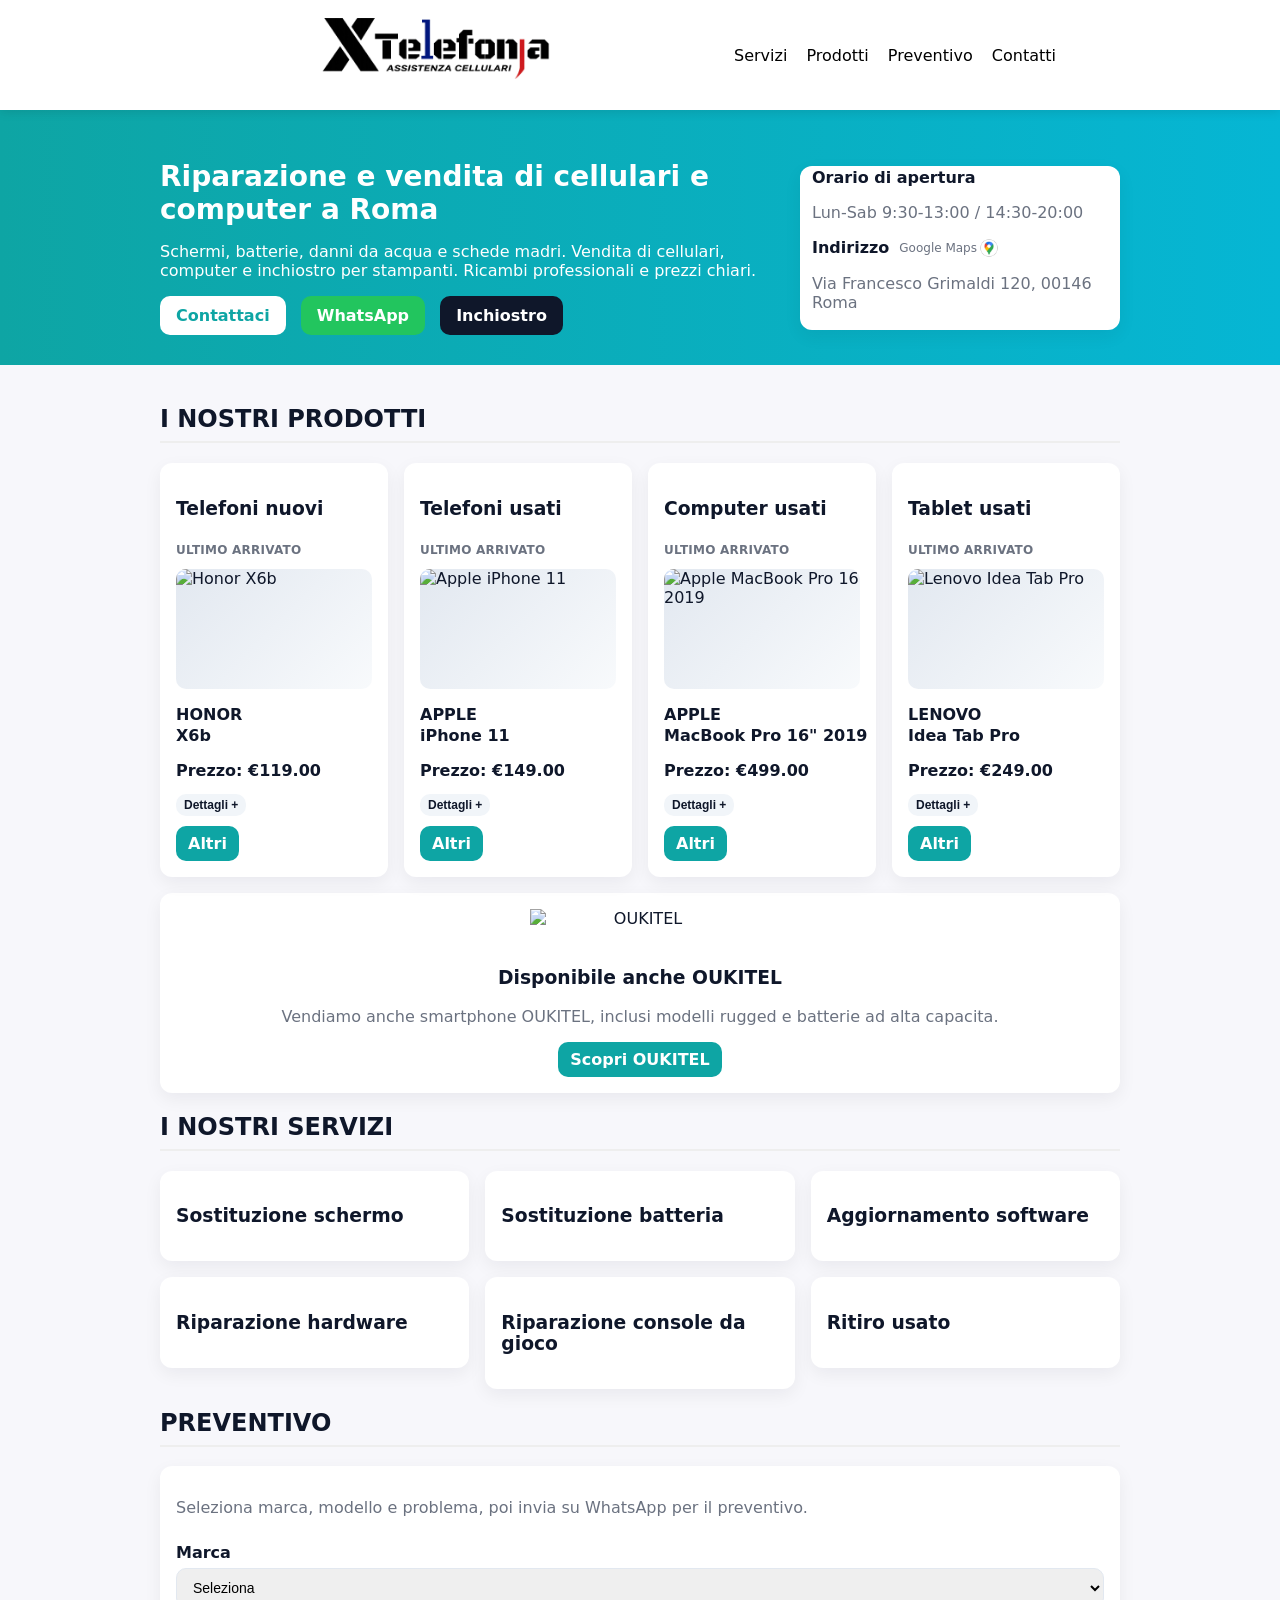
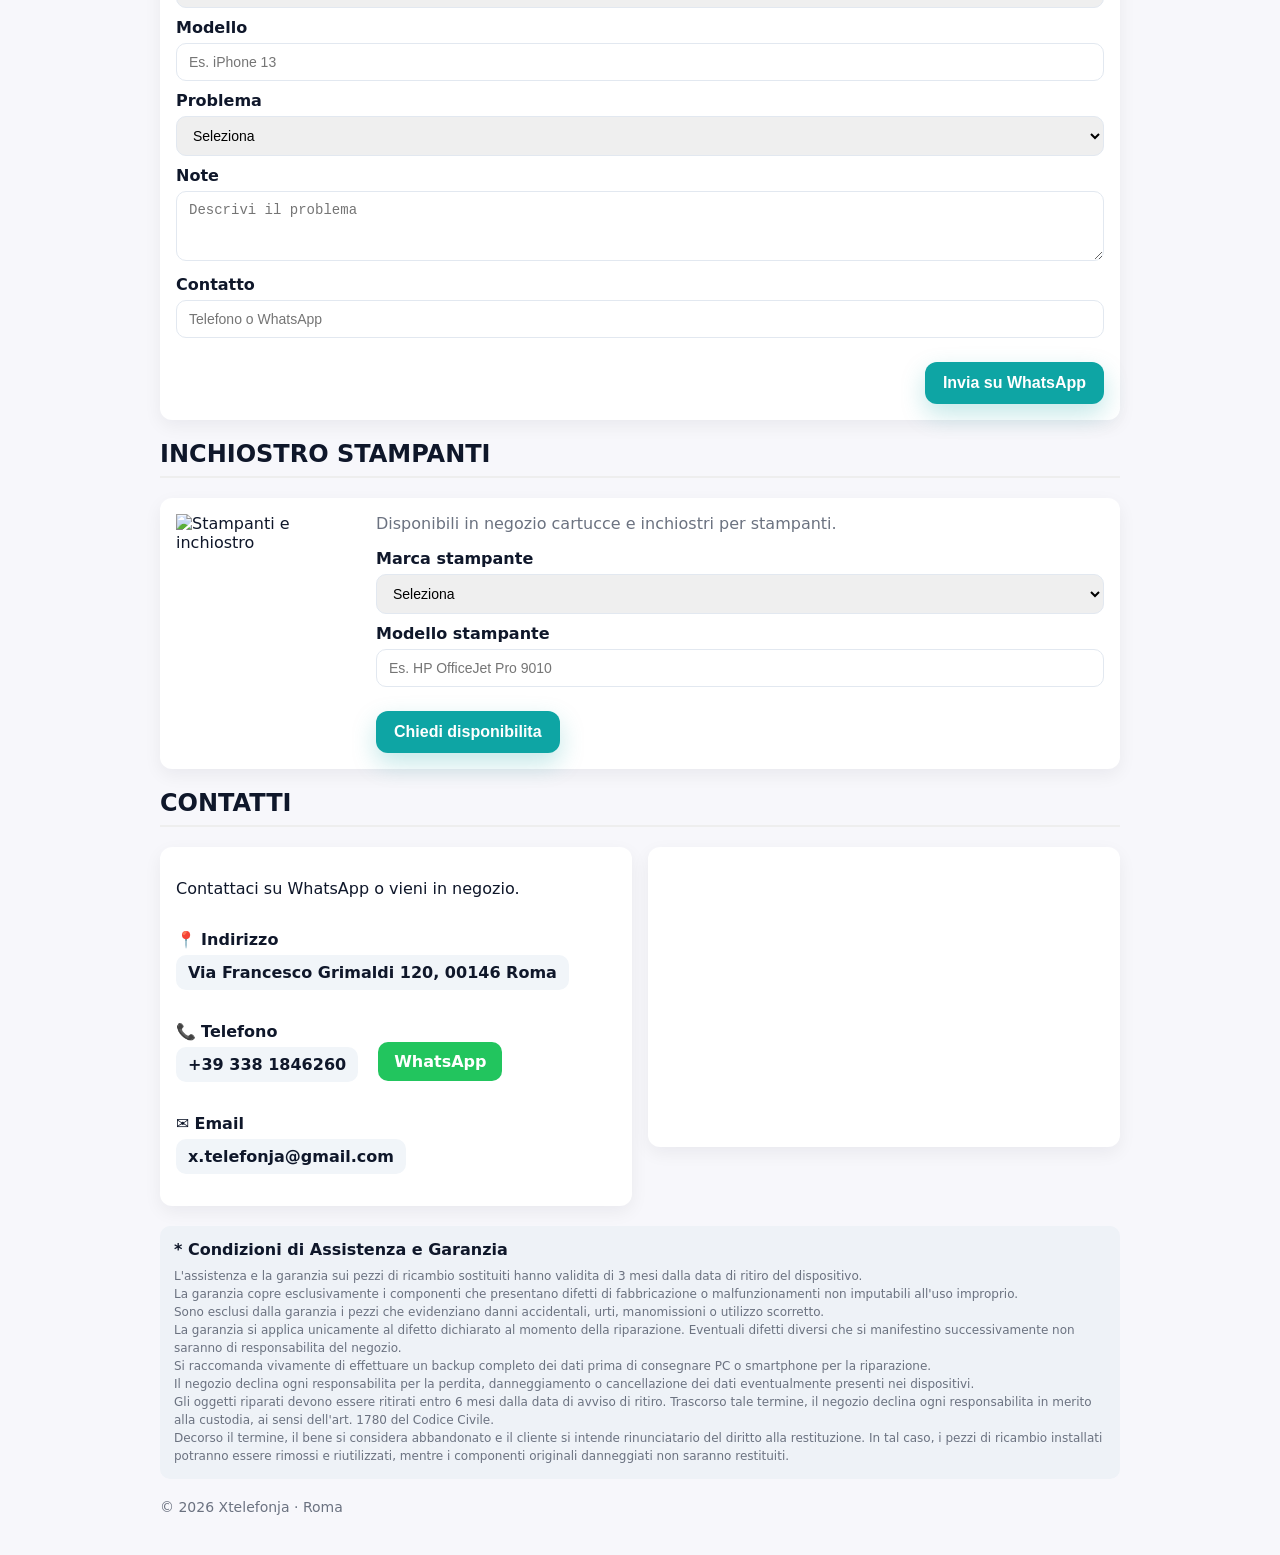
==== index.html @ 302d1f3f "Import current Xtelefonja website" ====
﻿<!doctype html>
<html lang="it">
<head>
  <meta charset="utf-8">
  <meta name="viewport" content="width=device-width,initial-scale=1">
  <title>Xtelefonja — Riparazione & Vendita Cellulari | Roma</title>
  <meta name="description" content="Xtelefonja a Roma: riparazione e vendita cellulari. Riparazioni rapide, ritiro usato, cambio accessori.">
  <!-- Google tag (gtag.js) -->
  <script async src="https://www.googletagmanager.com/gtag/js?id=G-Y5VPB1HNPM"></script>
  <script>
    window.dataLayer = window.dataLayer || [];
    function gtag(){dataLayer.push(arguments);}
    gtag('js', new Date());

    gtag('config', 'G-Y5VPB1HNPM');
  </script>

  <style>
    :root{--bg:#f7f7fb;--card:#ffffff;--accent:#0ea5a4;--muted:#6b7280}
    *{box-sizing:border-box}
    body{margin:0;font-family:system-ui,-apple-system,Segoe UI,Roboto,Arial;background:var(--bg);color:#0f172a}

    .topbar{
      position:fixed;top:0;left:0;right:0;z-index:9999;
      background:#ffffff;
      color:#000000;
      box-shadow: 0 2px 10px rgba(0,0,0,0.1);
    }
    .topbar-inner{max-width:1000px;margin:0 auto;padding:0 4px;display:flex;align-items:center;justify-content:space-between}
    .logo{display:flex;align-items:center;justify-content:center;flex:1;min-width:150px;height:110px;overflow:hidden}
    .logo img {
      height: 220px;
      width: auto;
      margin-right: 8px;
      vertical-align: middle;
      display:block;
    }
    nav{margin-right:80px}
    nav a{color:#000000;text-decoration:none;margin-left:14px}

    main{padding-top:90px}
    .container{max-width:1000px;margin:0 auto;padding:20px}

    header.hero{background:linear-gradient(90deg,var(--accent),#06b6d4);color:#fff;padding:26px 0 10px;display:flex;align-items:center;min-height:240px}
    .hero-wrap{display:flex;gap:24px;flex-wrap:wrap;align-items:center;width:100%}
    .hero-left{flex:1;min-width:260px;margin-top:18px}
    .hero h1{margin:6px 0;font-size:28px}
    .btn{display:inline-block;background:#fff;color:var(--accent);padding:10px 16px;border-radius:10px;font-weight:700;text-decoration:none;border:0;cursor:pointer}
    .btn2{display:inline-block;background:#22c55e;color:#fff;padding:10px 16px;border-radius:10px;font-weight:800;text-decoration:none;margin-left:10px;border:0;cursor:pointer;width:fit-content}
    .btn3{display:inline-block;background:#0f172a;color:#fff;padding:10px 16px;border-radius:10px;font-weight:700;text-decoration:none;margin-left:10px;border:0;cursor:pointer}
    .btn-card{display:inline-block;background:var(--accent);color:#fff;padding:8px 12px;border-radius:10px;font-weight:700;text-decoration:none;margin-top:auto;align-self:flex-start}
    .btn-quote{
      display:inline-block;
      margin:12px 0 0;
      background:var(--accent);
      color:#fff;
      padding:12px 18px;
      border-radius:12px;
      font-size:16px;
      box-shadow:0 10px 24px rgba(14,165,164,.25);
    }

    .grid{display:grid;grid-template-columns:repeat(auto-fit,minmax(240px,1fr));gap:16px;align-items:start}
    .products-grid{grid-template-columns:repeat(4,minmax(0,1fr));align-items:start}
    .card{background:var(--card);padding:16px;border-radius:12px;box-shadow:0 6px 18px rgba(15,23,42,.06);display:flex;flex-direction:column}
    .latest-preview{margin-top:8px}
    .latest-label{margin:6px 0 4px;color:var(--muted);font-size:12px;font-weight:700;letter-spacing:.02em;text-transform:uppercase}
    .latest-card{display:flex;flex-direction:column;gap:6px}
    .latest-image{width:100%;height:120px;border-radius:10px;object-fit:contain;background:linear-gradient(135deg,#e2e8f0,#f8fafc)}
    .latest-placeholder{display:flex;align-items:center;justify-content:center;color:#94a3b8;font-weight:700}
    .product-title{margin:10px 0 2px;font-weight:800;display:flex;flex-direction:column;gap:2px;min-height:48px}
    .product-title span{display:inline}
    .product-brand{margin:0;text-transform:uppercase}
    .product-model{white-space:nowrap}
    .latest-price{margin:0;font-weight:800}
    .latest-desc{margin:0;color:var(--muted);font-size:14px;line-height:1.4;display:none}
    .latest-desc.show{display:block}
    .desc-toggle{
      margin-top:8px;
      margin-bottom:10px;
      background:#f1f5f9;
      color:#0f172a;
      border:0;
      border-radius:10px;
      padding:4px 8px;
      font-size:12px;
      font-weight:700;
      cursor:pointer;
      align-self:flex-start;
    }
    .brand-card{
      margin-top:16px;
      display:flex;
      align-items:center;
      justify-content:center;
      gap:20px;
      flex-wrap:wrap;
      text-align:center;
    }
    .brand-card img{width:220px;max-width:100%;height:auto;object-fit:contain}
    .brand-copy{flex:1;min-width:240px}
    .brand-card-link{
      display:block;
      color:inherit;
      text-decoration:none;
    }
    .contact-card a{color:inherit;text-decoration:none}
    .contact-row{display:flex;align-items:center;gap:8px}
    .phone-row{display:inline-flex;align-items:center;gap:10px;flex-wrap:wrap}
    .contact-btn{
      display:inline-block;
      margin-top:6px;
      padding:8px 12px;
      border-radius:10px;
      background:#f1f5f9;
      color:#0f172a;
      font-weight:700;
      text-decoration:none;
    }
    .contact-btn:hover{background:#e2e8f0;text-decoration:none}
    .map-link{
      display:inline-flex;
      align-items:center;
      justify-content:center;
      margin-left:2px;
      gap:2px;
      text-decoration:none;
      vertical-align:middle;
    }
    .map-label{font-size:12px;color:var(--muted)}
    .map-link img{width:20px;height:20px;display:block}
    .hero .card{padding:2px 12px;max-width:320px;margin-top:24px;color:#0f172a}
    .hero .card strong{color:#0f172a}
    .muted{color:var(--muted)}
    .phone{font-weight:800;color:var(--accent)}
    .hero-left .phone{color:#fff;font-size:18px;margin:10px 0 0}
    h2{border-bottom:2px solid #eee;padding-bottom:8px;text-transform:uppercase}

    footer{padding:20px 0;color:var(--muted);font-size:14px}
    .legal{margin-top:20px;padding:14px;background:#eef2f7;border-radius:10px}
    .legal h3{margin:0 0 8px;font-size:16px}
    .legal p{margin:0;font-size:12px;line-height:1.5;color:var(--muted)}

    /* ===== Quote Form ===== */
    .form-row{margin:10px 0}
    .form-row label{display:block;font-weight:700;margin-bottom:6px}
    .form-row input,.form-row select,.form-row textarea{
      width:100%;
      padding:10px 12px;
      border:1px solid #e2e8f0;
      border-radius:10px;
      font-size:14px;
    }
    .form-row .hidden{display:none}
    .form-actions{display:flex;gap:10px;justify-content:flex-end;margin-top:12px}

    /* ===== Mobile ===== */
    @media (max-width: 720px){
      .topbar-inner{flex-direction:row;align-items:center;gap:8px;padding:8px 10px}
      .logo{height:70px;min-width:0;flex:1}
      .logo img{height:110px;margin-right:0}
      nav{margin-right:0;display:flex;flex-wrap:wrap;gap:8px;align-items:center;justify-content:flex-end}
      nav a{margin-left:0;font-size:12px}
      main{padding-top:140px}
      .container{padding:16px}
      .hero-wrap{gap:16px}
      .hero h1{font-size:22px}
      .btn,.btn2{display:inline-block;margin:8px 10px 0 0}
      .hero .card{max-width:100%;margin-top:8px}
      .grid{grid-template-columns:1fr}
      .form-actions{justify-content:stretch}
      .btn-quote{width:100%;text-align:center}
    }
  </style>
</head>

<body>

<div class="topbar">
  <div class="topbar-inner nav">
    <div class="logo">
      <img src="images/banner.jpg" alt="Xtelefonja" height="220">
    </div>
    <nav>
      <a href="#services">Servizi</a>
      <a href="prodotti.html">Prodotti</a>
      <a href="#quote">Preventivo</a>
      <a href="#contact">Contatti</a>
    </nav>
  </div>
</div>

<main>
<header class="hero">
  <div class="container hero-wrap">
    <div class="hero-left">
      <h1>Riparazione e vendita di cellulari e computer a Roma</h1>
      <p>Schermi, batterie, danni da acqua e schede madri. Vendita di cellulari, computer e inchiostro per stampanti. Ricambi professionali e prezzi chiari.</p>
      <a class="btn" href="tel:+393381846260">Contattaci</a>
      <a class="btn2" href="https://wa.me/393381846260" target="_blank">WhatsApp</a>
      <a class="btn3" href="#printer-ink">Inchiostro</a>
    </div>

    <div class="card contact-card">
      <strong>Orario di apertura</strong>
      <p class="muted">Lun-Sab 9:30-13:00 / 14:30-20:00</p>
      <div class="contact-row">
        <strong>Indirizzo</strong>
        <a class="map-link" href="https://maps.google.com/?q=Via%20Francesco%20Grimaldi%20120,%2000146%20Roma" target="_blank" rel="noopener" aria-label="Apri in Google Maps">
          <span class="map-label">Google Maps</span>
          <img src="images/gmaps.png" alt="">
        </a>
      </div>
      <p class="muted">Via Francesco Grimaldi 120, 00146 Roma</p>
    </div>
  </div>
</header>

<div class="container">

<section id="products" style="margin-top:20px">
  <h2>I nostri prodotti</h2>
  <div class="grid products-grid">
    <div class="card">
      <h3>Telefoni nuovi</h3>
      <div class="latest-label">Ultimo arrivato</div>
      <div class="latest-preview" data-latest-box="nuovi">
        <div class="latest-placeholder latest-image">Immagine</div>
        <p class="muted">In aggiornamento.</p>
      </div>
      <a class="btn-card" href="prodotti.html#nuovi">Altri</a>
    </div>
    <div class="card">
      <h3>Telefoni usati</h3>
      <div class="latest-label">Ultimo arrivato</div>
      <div class="latest-preview" data-latest-box="usato">
        <div class="latest-placeholder latest-image">Immagine</div>
        <p class="muted">In aggiornamento.</p>
      </div>
      <a class="btn-card" href="prodotti.html#usato">Altri</a>
    </div>
    <div class="card">
      <h3>Computer usati</h3>
      <div class="latest-label">Ultimo arrivato</div>
      <div class="latest-preview" data-latest-box="computer">
        <div class="latest-placeholder latest-image">Immagine</div>
        <p class="muted">In aggiornamento.</p>
      </div>
      <a class="btn-card" href="prodotti.html#computer">Altri</a>
    </div>
    <div class="card">
      <h3>Tablet usati</h3>
      <div class="latest-label">Ultimo arrivato</div>
      <div class="latest-preview" data-latest-box="tablet">
        <div class="latest-placeholder latest-image">Immagine</div>
        <p class="muted">In aggiornamento.</p>
      </div>
      <a class="btn-card" href="prodotti.html#tablet">Altri</a>
    </div>
  </div>
  <a class="brand-card-link" href="prodotti.html#oukitel">
    <div class="card brand-card">
      <img src="https://www.oukitel.it/img/logo-1748010131.jpg" alt="OUKITEL">
      <div class="brand-copy">
        <h3>Disponibile anche OUKITEL</h3>
        <p class="muted">Vendiamo anche smartphone OUKITEL, inclusi modelli rugged e batterie ad alta capacita.</p>
        <span class="btn-card">Scopri OUKITEL</span>
      </div>
    </div>
  </a>
</section>

<section id="services" style="margin-top:20px">
  <h2>I nostri servizi</h2>
  <div class="grid">
    <div class="card"><h3>Sostituzione schermo</h3></div>
    <div class="card"><h3>Sostituzione batteria</h3></div>
    <div class="card"><h3>Aggiornamento software</h3></div>
    <div class="card"><h3>Riparazione hardware</h3></div>
    <div class="card"><h3>Riparazione console da gioco</h3></div>
    <div class="card"><h3>Ritiro usato</h3></div>
  </div>
</section>

<section id="quote" style="margin-top:20px">
  <h2>Preventivo</h2>
  <div class="card">
    <p class="muted">Seleziona marca, modello e problema, poi invia su WhatsApp per il preventivo.</p>
    <form id="quoteForm">
      <div class="form-row">
        <label for="quoteBrand">Marca</label>
        <select id="quoteBrand" name="brand" required>
          <option value="">Seleziona</option>
          <option value="Apple">Apple</option>
          <option value="Samsung">Samsung</option>
          <option value="Huawei">Huawei</option>
          <option value="Xiaomi">Xiaomi</option>
          <option value="Oppo">Oppo</option>
          <option value="Vivo">Vivo</option>
          <option value="Other">Altro</option>
        </select>
        <input id="quoteBrandOther" class="hidden" name="brand_other" type="text" placeholder="Inserisci marca">
      </div>
      <div class="form-row">
        <label for="quoteModel">Modello</label>
        <input id="quoteModel" name="model" type="text" placeholder="Es. iPhone 13">
      </div>
      <div class="form-row">
        <label for="quoteIssue">Problema</label>
        <select id="quoteIssue" name="issue" required>
          <option value="">Seleziona</option>
          <option value="screen">Schermo</option>
          <option value="battery">Batteria</option>
          <option value="water">Acqua</option>
          <option value="software">Software</option>
          <option value="other">Altro</option>
        </select>
      </div>
      <div class="form-row">
        <label for="quoteNote">Note</label>
        <textarea id="quoteNote" name="note" rows="3" placeholder="Descrivi il problema"></textarea>
      </div>
      <div class="form-row">
        <label for="quoteContact">Contatto</label>
        <input id="quoteContact" name="contact" type="text" placeholder="Telefono o WhatsApp">
      </div>
      <div class="form-actions">
        <button class="btn btn-quote" type="submit">Invia su WhatsApp</button>
      </div>
    </form>
  </div>
</section>

<section id="printer-ink" style="margin-top:20px">
  <h2>Inchiostro Stampanti</h2>
  <div class="card" style="display:flex;flex-direction:row;align-items:flex-start;gap:20px;flex-wrap:wrap">
    <img src="https://www.temporia.it/wp-content/uploads/2017/10/IMPRESORA_LOGO-300x135.png" alt="Stampanti e inchiostro" style="width:180px;max-width:100%;height:auto;object-fit:contain">
    <div style="flex:1;min-width:240px">
      <p class="muted" style="margin-top:0">Disponibili in negozio cartucce e inchiostri per stampanti.</p>
      <form id="printerInkForm">
        <div class="form-row">
          <label for="printerBrand">Marca stampante</label>
          <select id="printerBrand" name="printer_brand" required>
            <option value="">Seleziona</option>
            <option value="HP">HP</option>
            <option value="Canon">Canon</option>
            <option value="Epson">Epson</option>
            <option value="Brother">Brother</option>
            <option value="Samsung">Samsung</option>
            <option value="Xerox">Xerox</option>
            <option value="Other">Altro</option>
          </select>
          <input id="printerBrandOther" class="hidden" name="printer_brand_other" type="text" placeholder="Inserisci marca stampante">
        </div>
        <div class="form-row">
          <label for="printerModel">Modello stampante</label>
          <input id="printerModel" name="printer_model" type="text" placeholder="Es. HP OfficeJet Pro 9010">
        </div>
        <div class="form-actions" style="justify-content:flex-start">
          <button class="btn btn-quote" type="submit">Chiedi disponibilita</button>
        </div>
      </form>
    </div>
  </div>
</section>

<section id="contact" style="margin-top:20px">
  <h2>Contatti</h2>

  <div class="grid">
    <div class="card">
      <p>Contattaci su WhatsApp o vieni in negozio.</p>

      <p>📍 <strong>Indirizzo</strong><br>
      <a class="contact-btn" href="https://maps.google.com/?q=Via%20Francesco%20Grimaldi%20120,%2000146%20Roma" target="_blank" rel="noopener">Via Francesco Grimaldi 120, 00146 Roma</a></p>

      <p>&#128222; <strong>Telefono</strong><br>
      <span class="phone-row">
        <a class="contact-btn" href="tel:+393381846260">+39 338 1846260</a>
        <a class="btn2" href="https://wa.me/393381846260" target="_blank">WhatsApp</a>
      </span></p>

      <p>✉️ <strong>Email</strong><br>
      <a class="contact-btn" href="mailto:x.telefonja@gmail.com">x.telefonja@gmail.com</a></p>
</div>

    <div class="card" style="padding:0;overflow:hidden">
      <iframe
        src="https://www.google.com/maps/embed?pb=!1m18!1m12!1m3!1d2971.2758359056525!2d12.463404776458624!3d41.86541146620799!2m3!1f0!2f0!3f0!3m2!1i1024!2i768!4f13.1!3m3!1m2!1s0x13258a994e2ece65%3A0x3f095eb93b670016!2sVia%20Francesco%20Grimaldi%2C%20120%2C%2000146%20Roma%20RM!5e0!3m2!1szh-CN!2sit!4v1767117288216!5m2!1szh-CN!2sit"
        width="100%" height="300" style="border:0;" loading="lazy">
      </iframe>
    </div>
  </div>
</section>

<section class="legal">
  <h3>* Condizioni di Assistenza e Garanzia</h3>
  <p>
    L'assistenza e la garanzia sui pezzi di ricambio sostituiti hanno validita di 3 mesi dalla data
    di ritiro del dispositivo.<br>
    La garanzia copre esclusivamente i componenti che presentano difetti di fabbricazione o
    malfunzionamenti non imputabili all'uso improprio.<br>
    Sono esclusi dalla garanzia i pezzi che evidenziano danni accidentali, urti, manomissioni o
    utilizzo scorretto.<br>
    La garanzia si applica unicamente al difetto dichiarato al momento della riparazione. Eventuali
    difetti diversi che si manifestino successivamente non saranno di responsabilita del negozio.<br>
    Si raccomanda vivamente di effettuare un backup completo dei dati prima di consegnare PC o
    smartphone per la riparazione.<br>
    Il negozio declina ogni responsabilita per la perdita, danneggiamento o cancellazione dei dati
    eventualmente presenti nei dispositivi.<br>
    Gli oggetti riparati devono essere ritirati entro 6 mesi dalla data di avviso di ritiro.
    Trascorso tale termine, il negozio declina ogni responsabilita in merito alla custodia, ai sensi
    dell'art. 1780 del Codice Civile.<br>
    Decorso il termine, il bene si considera abbandonato e il cliente si intende rinunciatario del
    diritto alla restituzione. In tal caso, i pezzi di ricambio installati potranno essere rimossi e
    riutilizzati, mentre i componenti originali danneggiati non saranno restituiti.
  </p>
</section>

<footer>
  © <span id="year"></span> Xtelefonja · Roma
</footer>

</div>
</main>

<script>
const labels={
  sectionTitle:'Preventivo',
  brand:'Marca',
  model:'Modello',
  issue:'Problema',
  note:'Note',
  contact:'Contatto'
};
const issueLabels={
  screen:'Schermo',
  battery:'Batteria',
  water:'Acqua',
  software:'Software',
  other:'Altro'
};
const quoteForm=document.getElementById('quoteForm');
const quoteBrand=document.getElementById('quoteBrand');
const quoteBrandOther=document.getElementById('quoteBrandOther');
const printerInkForm=document.getElementById('printerInkForm');
const printerBrand=document.getElementById('printerBrand');
const printerBrandOther=document.getElementById('printerBrandOther');

function syncBrandOther(){
  if(quoteBrand.value==='Other'){
    quoteBrandOther.classList.remove('hidden');
    quoteBrandOther.required=true;
  }else{
    quoteBrandOther.classList.add('hidden');
    quoteBrandOther.required=false;
    quoteBrandOther.value='';
  }
}

quoteBrand.addEventListener('change', syncBrandOther);
syncBrandOther();

function syncPrinterBrandOther(){
  if(printerBrand.value==='Other'){
    printerBrandOther.classList.remove('hidden');
    printerBrandOther.required=true;
  }else{
    printerBrandOther.classList.add('hidden');
    printerBrandOther.required=false;
    printerBrandOther.value='';
  }
}

printerBrand.addEventListener('change', syncPrinterBrandOther);
syncPrinterBrandOther();

quoteForm.addEventListener('submit', (e)=>{
  e.preventDefault();
  const brand=quoteBrand.value==='Other'
    ? (quoteBrandOther.value || '-')
    : (quoteBrand.value || '-');
  const model=document.getElementById('quoteModel').value || '-';
  const issue=document.getElementById('quoteIssue').value || '-';
  const issueText=(issueLabels[issue] || issue);
  const note=document.getElementById('quoteNote').value || '';
  const contact=document.getElementById('quoteContact').value || '-';

  const now=new Date();
  const dateKey=now.getFullYear().toString().padStart(4,'0')+
    (now.getMonth()+1).toString().padStart(2,'0')+
    now.getDate().toString().padStart(2,'0');
  const counterKey='quoteCount_'+dateKey;
  const counter=(parseInt(localStorage.getItem(counterKey) || '0', 10) + 1);
  localStorage.setItem(counterKey, counter.toString());

  const lines=[
    labels.sectionTitle+':'+dateKey+' '+counter,
    labels.brand+': '+brand,
    labels.model+': '+model,
    labels.issue+': '+issueText,
    labels.note+': '+note,
    labels.contact+': '+contact
  ];
  const msg=lines.join('\n');
  const url='https://wa.me/393381846260?text='+encodeURIComponent(msg);
  window.open(url,'_blank');
});

printerInkForm.addEventListener('submit', (e)=>{
  e.preventDefault();
  const brand=printerBrand.value==='Other'
    ? (printerBrandOther.value || '-')
    : (printerBrand.value || '-');
  const model=document.getElementById('printerModel').value || '-';
  const lines=[
    'Richiesta inchiostro stampanti',
    'Marca stampante: ' + brand,
    'Modello stampante: ' + model
  ];
  const url='https://wa.me/393381846260?text='+encodeURIComponent(lines.join('\n'));
  window.open(url,'_blank');
});

function extractLatestProduct(doc, sectionId){
  const section=doc.querySelector('#'+sectionId);
  if(!section) return null;
  const cards=Array.from(section.querySelectorAll('.card'));
  for(const card of cards){
    const titleEl=card.querySelector('.product-title');
    const priceEl=card.querySelector('.product-price');
    const descEl=card.querySelector('.product-desc');
    if(!titleEl || !priceEl || !descEl) continue;
    const title=titleEl.textContent.trim();
    const priceText=priceEl.textContent.trim();
    const desc=descEl.textContent.trim();
    if(/in\s+arrivo/i.test(title)) continue;
    if(/In\s+aggiornamento/i.test(desc)) continue;
    if(/--/.test(priceText)) continue;
    const imgEl=card.querySelector('.product-image');
    const imgSrc=imgEl ? imgEl.getAttribute('src') : '';
    const imgAlt=imgEl ? imgEl.getAttribute('alt') : title;
    return {
      titleHtml:titleEl.innerHTML,
      priceText,
      descHtml:descEl.innerHTML,
      imgSrc,
      imgAlt
    };
  }
  return null;
}

function updateLatestProducts(){
  fetch('prodotti.html')
    .then((res)=>res.text())
    .then((html)=>{
      const doc=new DOMParser().parseFromString(html,'text/html');
      const sections=['nuovi','usato','computer','tablet'];
      sections.forEach((id)=>{
        const info=extractLatestProduct(doc, id);
        if(!info) return;
        const target=document.querySelector('[data-latest-box="'+id+'"]');
        if(!target) return;
        target.innerHTML='';
        const wrap=document.createElement('div');
        wrap.className='latest-card';
        if(info.imgSrc){
          const img=document.createElement('img');
          img.className='latest-image';
          img.src=info.imgSrc;
          img.alt=info.imgAlt || '';
          wrap.appendChild(img);
        }else{
          const ph=document.createElement('div');
          ph.className='latest-image latest-placeholder';
          ph.textContent='Immagine';
          wrap.appendChild(ph);
        }
        const title=document.createElement('h4');
        title.className='product-title';
        title.innerHTML=info.titleHtml;
        wrap.appendChild(title);
        const price=document.createElement('p');
        price.className='latest-price';
        const priceMatch=info.priceText.match(/(\d+(?:\.\d+)?)/);
        if(priceMatch){
          const value=parseFloat(priceMatch[1]);
          price.textContent='Prezzo: \u20AC'+value.toFixed(2);
        }else{
          price.textContent=info.priceText;
        }
        wrap.appendChild(price);
        const toggle=document.createElement('button');
        toggle.type='button';
        toggle.className='desc-toggle';
        toggle.setAttribute('aria-expanded', 'false');
        toggle.textContent='Dettagli +';
        wrap.appendChild(toggle);
        const desc=document.createElement('p');
        desc.className='latest-desc';
        desc.innerHTML=info.descHtml
          .replace(/Marca:\s*[^<]*<br>/i, '')
          .replace(/Modello:\s*[^<]*<br>/i, '');
        wrap.appendChild(desc);
        target.appendChild(wrap);
      });
    })
    .catch(()=>{});
}

updateLatestProducts();
document.addEventListener('click', (e)=>{
  const target=e.target;
  if(!(target instanceof HTMLButtonElement)) return;
  if(!target.classList.contains('desc-toggle')) return;
  const card=target.closest('.latest-card');
  if(!card) return;
  const desc=card.querySelector('.latest-desc');
  if(!desc) return;
  const isOpen=desc.classList.toggle('show');
  target.setAttribute('aria-expanded', isOpen ? 'true' : 'false');
  target.textContent=isOpen ? 'Nascondi -' : 'Dettagli +';
});
year.textContent=new Date().getFullYear();
</script>

</body>
</html>
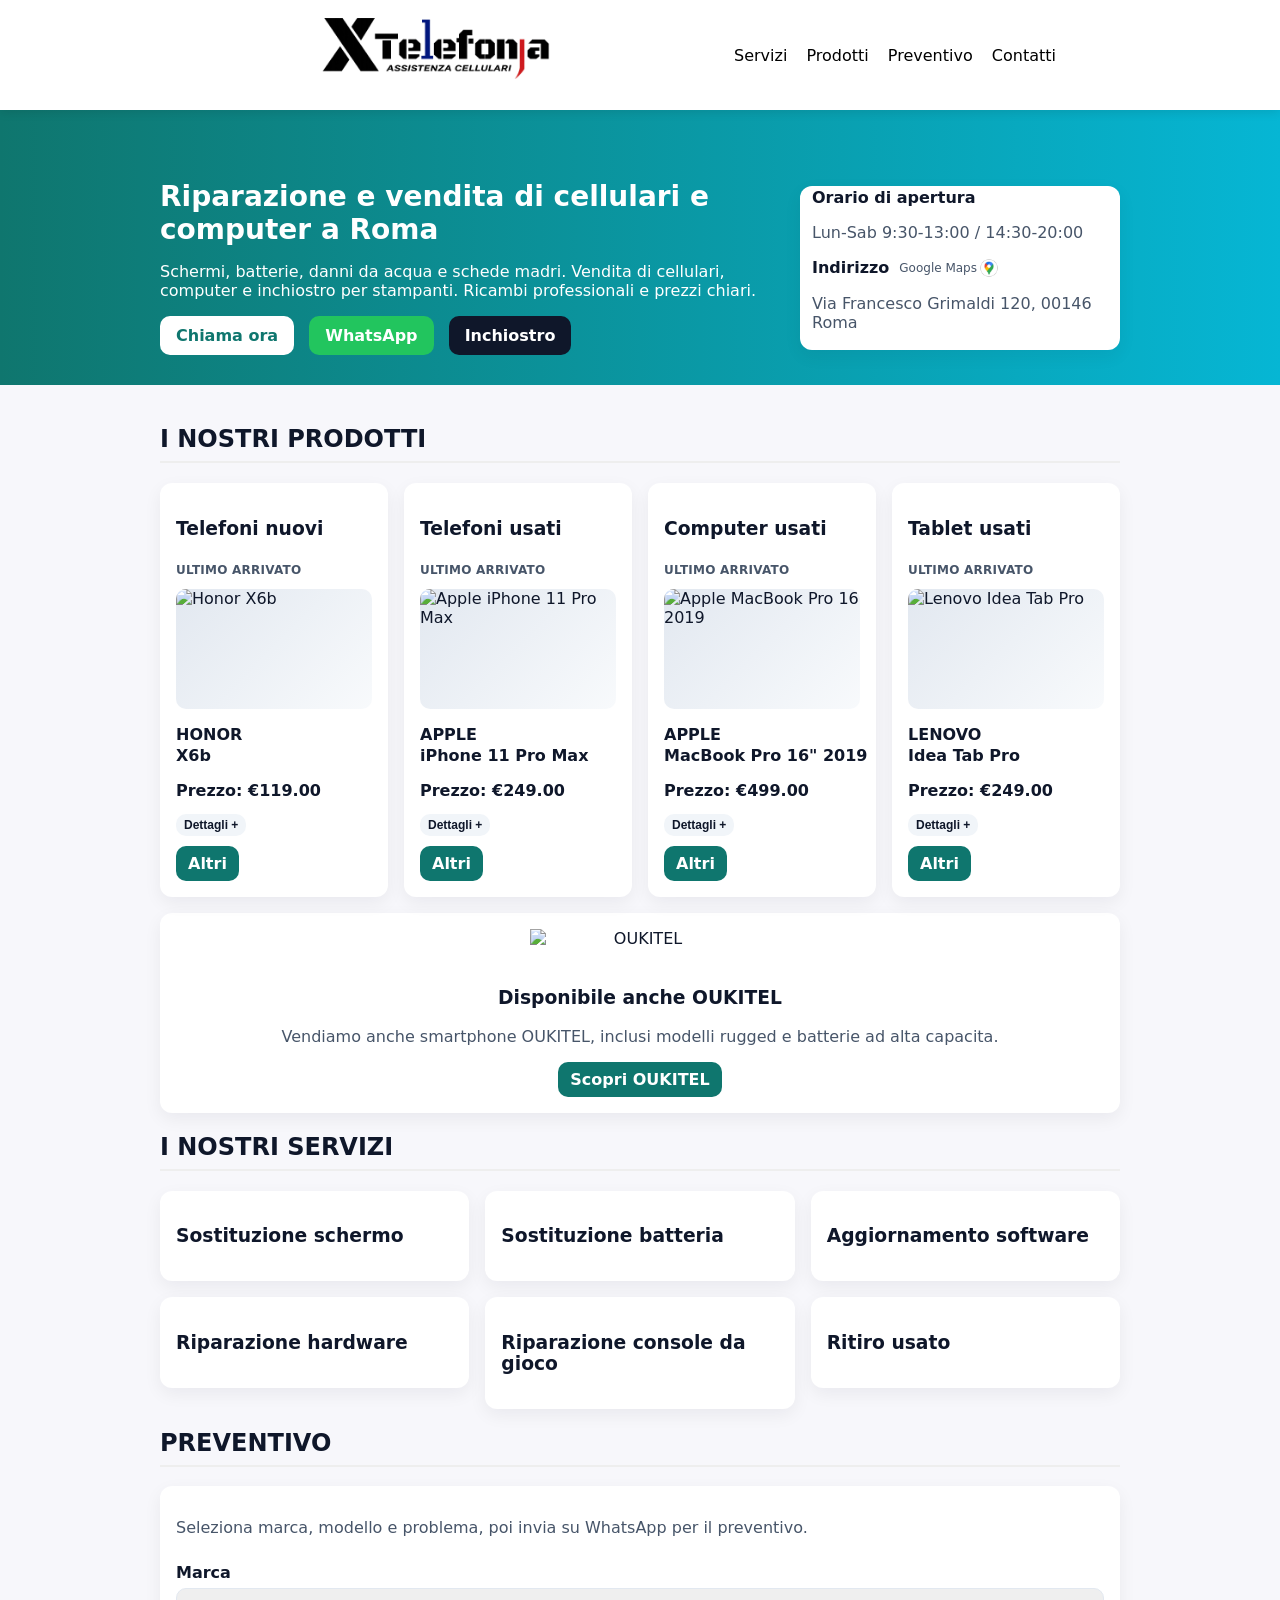
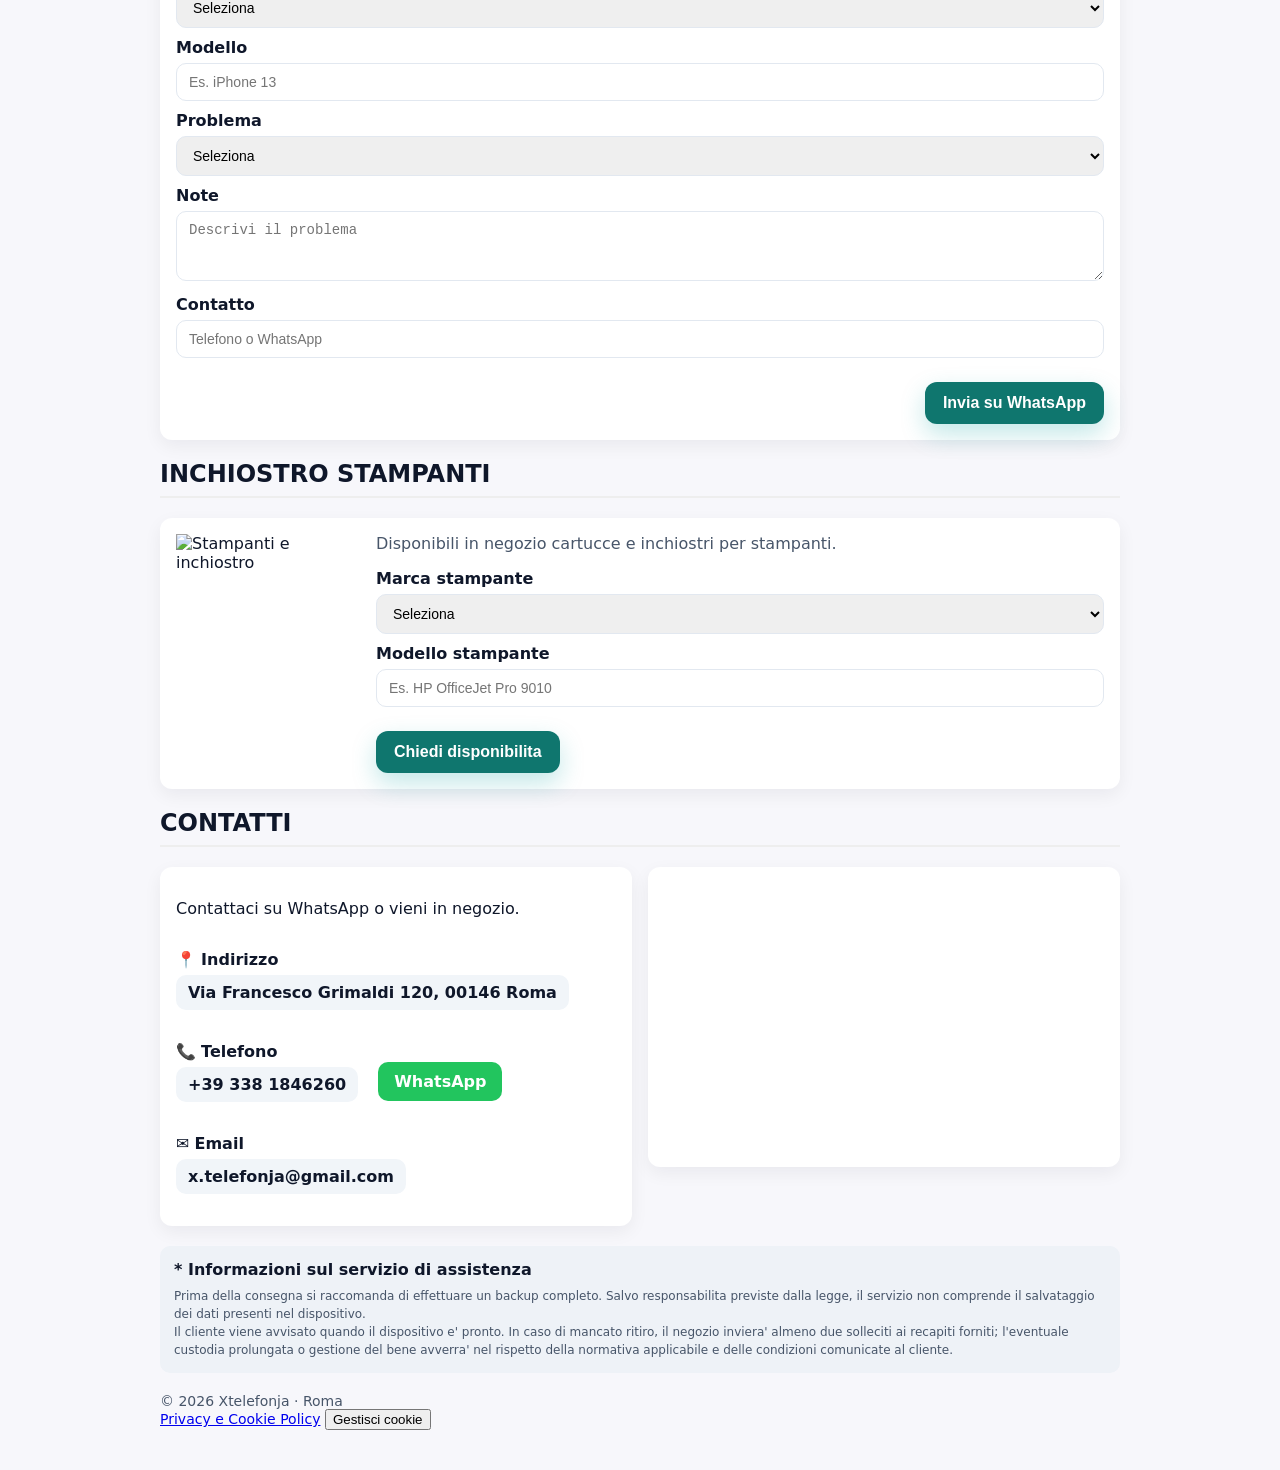
==== commit 9628afa1: "Improve homepage compliance, SEO and usability" ====
--- a/index.html
+++ b/index.html
@@ -1,27 +1,60 @@
-﻿<!doctype html>
+<!DOCTYPE html>
 <html lang="it">
 <head>
   <meta charset="utf-8">
   <meta name="viewport" content="width=device-width,initial-scale=1">
-  <title>Xtelefonja — Riparazione & Vendita Cellulari | Roma</title>
-  <meta name="description" content="Xtelefonja a Roma: riparazione e vendita cellulari. Riparazioni rapide, ritiro usato, cambio accessori.">
-  <!-- Google tag (gtag.js) -->
-  <script async src="https://www.googletagmanager.com/gtag/js?id=G-Y5VPB1HNPM"></script>
-  <script>
-    window.dataLayer = window.dataLayer || [];
-    function gtag(){dataLayer.push(arguments);}
-    gtag('js', new Date());
-
-    gtag('config', 'G-Y5VPB1HNPM');
-  </script>
+  <title>Riparazione Cellulari Roma Marconi | Xtelefonja</title>
+  <meta name="description" content="Riparazione cellulari, computer e console a Roma Marconi. Vendita telefoni nuovi e usati, ritiro usato e preventivi rapidi su WhatsApp.">
+  <meta name="robots" content="index,follow,max-image-preview:large">
+  <link rel="canonical" href="https://xtelefonja.com/">
+  <link rel="icon" href="images/banner.jpg">
+  <meta property="og:type" content="website">
+  <meta property="og:locale" content="it_IT">
+  <meta property="og:site_name" content="Xtelefonja">
+  <meta property="og:title" content="Riparazione Cellulari Roma Marconi | Xtelefonja">
+  <meta property="og:description" content="Riparazioni, vendita telefoni nuovi e usati e preventivi rapidi a Roma Marconi.">
+  <meta property="og:url" content="https://xtelefonja.com/">
+  <meta property="og:image" content="https://xtelefonja.com/images/banner1.jpg">
+  <script type="application/ld+json">
+  {
+    "@context": "https://schema.org",
+    "@type": ["LocalBusiness", "MobilePhoneStore"],
+    "name": "Xtelefonja",
+    "url": "https://xtelefonja.com/",
+    "image": "https://xtelefonja.com/images/banner1.jpg",
+    "telephone": "+39 338 1846260",
+    "email": "x.telefonja@gmail.com",
+    "address": {
+      "@type": "PostalAddress",
+      "streetAddress": "Via Francesco Grimaldi 120",
+      "postalCode": "00146",
+      "addressLocality": "Roma",
+      "addressRegion": "RM",
+      "addressCountry": "IT"
+    },
+    "openingHoursSpecification": [{
+      "@type": "OpeningHoursSpecification",
+      "dayOfWeek": ["Monday", "Tuesday", "Wednesday", "Thursday", "Friday", "Saturday"],
+      "opens": "09:30",
+      "closes": "13:00"
+    }, {
+      "@type": "OpeningHoursSpecification",
+      "dayOfWeek": ["Monday", "Tuesday", "Wednesday", "Thursday", "Friday", "Saturday"],
+      "opens": "14:30",
+      "closes": "20:00"
+    }],
+    "areaServed": "Roma"
+  }
+  </script>
+  <script src="site.js" defer></script>
 
   <style>
-    :root{--bg:#f7f7fb;--card:#ffffff;--accent:#0ea5a4;--muted:#6b7280}
+    :root{--bg:#f7f7fb;--card:#ffffff;--accent:#0f766e;--muted:#475569}
     *{box-sizing:border-box}
     body{margin:0;font-family:system-ui,-apple-system,Segoe UI,Roboto,Arial;background:var(--bg);color:#0f172a}
 
     .topbar{
-      position:fixed;top:0;left:0;right:0;z-index:9999;
+      position:sticky;top:0;z-index:9999;
       background:#ffffff;
       color:#000000;
       box-shadow: 0 2px 10px rgba(0,0,0,0.1);
@@ -38,7 +71,7 @@
     nav{margin-right:80px}
     nav a{color:#000000;text-decoration:none;margin-left:14px}
 
-    main{padding-top:90px}
+    main{padding-top:0}
     .container{max-width:1000px;margin:0 auto;padding:20px}
 
     header.hero{background:linear-gradient(90deg,var(--accent),#06b6d4);color:#fff;padding:26px 0 10px;display:flex;align-items:center;min-height:240px}
@@ -161,7 +194,7 @@
       .logo img{height:110px;margin-right:0}
       nav{margin-right:0;display:flex;flex-wrap:wrap;gap:8px;align-items:center;justify-content:flex-end}
       nav a{margin-left:0;font-size:12px}
-      main{padding-top:140px}
+      main{padding-top:0}
       .container{padding:16px}
       .hero-wrap{gap:16px}
       .hero h1{font-size:22px}
@@ -196,7 +229,7 @@
     <div class="hero-left">
       <h1>Riparazione e vendita di cellulari e computer a Roma</h1>
       <p>Schermi, batterie, danni da acqua e schede madri. Vendita di cellulari, computer e inchiostro per stampanti. Ricambi professionali e prezzi chiari.</p>
-      <a class="btn" href="tel:+393381846260">Contattaci</a>
+      <a class="btn" href="tel:+393381846260">Chiama ora</a>
       <a class="btn2" href="https://wa.me/393381846260" target="_blank">WhatsApp</a>
       <a class="btn3" href="#printer-ink">Inchiostro</a>
     </div>
@@ -223,37 +256,57 @@
   <div class="grid products-grid">
     <div class="card">
       <h3>Telefoni nuovi</h3>
-      <div class="latest-label">Ultimo arrivato</div>
-      <div class="latest-preview" data-latest-box="nuovi">
-        <div class="latest-placeholder latest-image">Immagine</div>
-        <p class="muted">In aggiornamento.</p>
+      <div class="latest-label">Ultimo arrivato</div>
+      <div class="latest-preview" data-latest-box="nuovi">
+        <div class="latest-card">
+          <img class="latest-image" src="https://www.powerplanetonline.com/cdnassets/honor_x6b_negro_01_l.jpg" alt="Honor X6b" loading="lazy" decoding="async">
+          <h4 class="product-title"><span class="product-brand">Honor</span><span class="product-model">X6b</span></h4>
+          <p class="latest-price">Prezzo: €119.00</p>
+          <button type="button" class="desc-toggle" aria-expanded="false">Dettagli +</button>
+          <p class="latest-desc">Memoria: 128GB<br>RAM: 4GB<br>Schermo: 6.56&quot;<br>Camera: 50MP<br>Batteria: 5200mAh</p>
+        </div>
       </div>
       <a class="btn-card" href="prodotti.html#nuovi">Altri</a>
     </div>
     <div class="card">
       <h3>Telefoni usati</h3>
-      <div class="latest-label">Ultimo arrivato</div>
-      <div class="latest-preview" data-latest-box="usato">
-        <div class="latest-placeholder latest-image">Immagine</div>
-        <p class="muted">In aggiornamento.</p>
+      <div class="latest-label">Ultimo arrivato</div>
+      <div class="latest-preview" data-latest-box="usato">
+        <div class="latest-card">
+          <img class="latest-image" src="https://m.media-amazon.com/images/I/8107HPv4kvL._AC_UF1000,1000_QL80_.jpg" alt="Apple iPhone 11 Pro Max" loading="lazy" decoding="async">
+          <h4 class="product-title"><span class="product-brand">Apple</span><span class="product-model">iPhone 11 Pro Max</span></h4>
+          <p class="latest-price">Prezzo: €249.00</p>
+          <button type="button" class="desc-toggle" aria-expanded="false">Dettagli +</button>
+          <p class="latest-desc">Memoria: 256GB<br>RAM: 4GB<br>Schermo: 6.5&quot;<br>Camera: 12MP</p>
+        </div>
       </div>
       <a class="btn-card" href="prodotti.html#usato">Altri</a>
     </div>
     <div class="card">
       <h3>Computer usati</h3>
-      <div class="latest-label">Ultimo arrivato</div>
-      <div class="latest-preview" data-latest-box="computer">
-        <div class="latest-placeholder latest-image">Immagine</div>
-        <p class="muted">In aggiornamento.</p>
+      <div class="latest-label">Ultimo arrivato</div>
+      <div class="latest-preview" data-latest-box="computer">
+        <div class="latest-card">
+          <img class="latest-image" src="https://cdsassets.apple.com/live/SZLF0YNV/images/sp/111932_sp809mbp16touch-space-2019.jpeg" alt="Apple MacBook Pro 16 2019" loading="lazy" decoding="async">
+          <h4 class="product-title"><span class="product-brand">Apple</span><span class="product-model">MacBook Pro 16&quot; 2019</span></h4>
+          <p class="latest-price">Prezzo: €499.00</p>
+          <button type="button" class="desc-toggle" aria-expanded="false">Dettagli +</button>
+          <p class="latest-desc">CPU: Intel Core i7<br>RAM: 16GB<br>Memoria: 512GB SSD<br>Schermo: 16&quot;</p>
+        </div>
       </div>
       <a class="btn-card" href="prodotti.html#computer">Altri</a>
     </div>
     <div class="card">
       <h3>Tablet usati</h3>
-      <div class="latest-label">Ultimo arrivato</div>
-      <div class="latest-preview" data-latest-box="tablet">
-        <div class="latest-placeholder latest-image">Immagine</div>
-        <p class="muted">In aggiornamento.</p>
+      <div class="latest-label">Ultimo arrivato</div>
+      <div class="latest-preview" data-latest-box="tablet">
+        <div class="latest-card">
+          <img class="latest-image" src="https://www.varle.lt/static/uploads/products/1516/len/lenovo-idea-tab-pro-127-256-gt-wifi-tabletti-ac12f7fa4b.jpeg" alt="Lenovo Idea Tab Pro" loading="lazy" decoding="async">
+          <h4 class="product-title"><span class="product-brand">Lenovo</span><span class="product-model">Idea Tab Pro</span></h4>
+          <p class="latest-price">Prezzo: €249.00</p>
+          <button type="button" class="desc-toggle" aria-expanded="false">Dettagli +</button>
+          <p class="latest-desc">Memoria: 256GB<br>RAM: 8GB<br>Schermo: 12.7&quot;<br>Batteria: 10200mAh</p>
+        </div>
       </div>
       <a class="btn-card" href="prodotti.html#tablet">Altri</a>
     </div>
@@ -376,7 +429,7 @@
 
       <p>&#128222; <strong>Telefono</strong><br>
       <span class="phone-row">
-        <a class="contact-btn" href="tel:+393381846260">+39 338 1846260</a>
+        <a class="contact-btn" href="tel:+393381846260">+39&nbsp;338&nbsp;1846260</a>
         <a class="btn2" href="https://wa.me/393381846260" target="_blank">WhatsApp</a>
       </span></p>
 
@@ -384,42 +437,35 @@
       <a class="contact-btn" href="mailto:x.telefonja@gmail.com">x.telefonja@gmail.com</a></p>
 </div>
 
-    <div class="card" style="padding:0;overflow:hidden">
-      <iframe
-        src="https://www.google.com/maps/embed?pb=!1m18!1m12!1m3!1d2971.2758359056525!2d12.463404776458624!3d41.86541146620799!2m3!1f0!2f0!3f0!3m2!1i1024!2i768!4f13.1!3m3!1m2!1s0x13258a994e2ece65%3A0x3f095eb93b670016!2sVia%20Francesco%20Grimaldi%2C%20120%2C%2000146%20Roma%20RM!5e0!3m2!1szh-CN!2sit!4v1767117288216!5m2!1szh-CN!2sit"
-        width="100%" height="300" style="border:0;" loading="lazy">
-      </iframe>
+    <div class="card" style="padding:0;overflow:hidden">
+      <iframe
+        src="about:blank"
+        data-map-src="https://www.google.com/maps/embed?pb=!1m18!1m12!1m3!1d2971.2758359056525!2d12.463404776458624!3d41.86541146620799!2m3!1f0!2f0!3f0!3m2!1i1024!2i768!4f13.1!3m3!1m2!1s0x13258a994e2ece65%3A0x3f095eb93b670016!2sVia%20Francesco%20Grimaldi%2C%20120%2C%2000146%20Roma%20RM!5e0!3m2!1sit!2sit!4v1767117288216!5m2!1sit!2sit"
+        title="Mappa di Xtelefonja, Via Francesco Grimaldi 120, Roma"
+        width="600" height="300" style="border:0;width:100%;" loading="lazy">
+      </iframe>
     </div>
   </div>
 </section>
 
-<section class="legal">
-  <h3>* Condizioni di Assistenza e Garanzia</h3>
-  <p>
-    L'assistenza e la garanzia sui pezzi di ricambio sostituiti hanno validita di 3 mesi dalla data
-    di ritiro del dispositivo.<br>
-    La garanzia copre esclusivamente i componenti che presentano difetti di fabbricazione o
-    malfunzionamenti non imputabili all'uso improprio.<br>
-    Sono esclusi dalla garanzia i pezzi che evidenziano danni accidentali, urti, manomissioni o
-    utilizzo scorretto.<br>
-    La garanzia si applica unicamente al difetto dichiarato al momento della riparazione. Eventuali
-    difetti diversi che si manifestino successivamente non saranno di responsabilita del negozio.<br>
-    Si raccomanda vivamente di effettuare un backup completo dei dati prima di consegnare PC o
-    smartphone per la riparazione.<br>
-    Il negozio declina ogni responsabilita per la perdita, danneggiamento o cancellazione dei dati
-    eventualmente presenti nei dispositivi.<br>
-    Gli oggetti riparati devono essere ritirati entro 6 mesi dalla data di avviso di ritiro.
-    Trascorso tale termine, il negozio declina ogni responsabilita in merito alla custodia, ai sensi
-    dell'art. 1780 del Codice Civile.<br>
-    Decorso il termine, il bene si considera abbandonato e il cliente si intende rinunciatario del
-    diritto alla restituzione. In tal caso, i pezzi di ricambio installati potranno essere rimossi e
-    riutilizzati, mentre i componenti originali danneggiati non saranno restituiti.
-  </p>
-</section>
-
-<footer>
-  © <span id="year"></span> Xtelefonja · Roma
-</footer>
+<section class="legal">
+  <h3>* Informazioni sul servizio di assistenza</h3>
+  <p>
+    Prima della consegna si raccomanda di effettuare un backup completo. Salvo responsabilita
+    previste dalla legge, il servizio non comprende il salvataggio dei dati presenti nel dispositivo.<br>
+    Il cliente viene avvisato quando il dispositivo e' pronto. In caso di mancato ritiro, il negozio
+    inviera' almeno due solleciti ai recapiti forniti; l'eventuale custodia prolungata o gestione del
+    bene avverra' nel rispetto della normativa applicabile e delle condizioni comunicate al cliente.
+  </p>
+</section>
+
+<footer>
+  © <span id="year"></span> Xtelefonja · Roma
+  <div class="footer-links">
+    <a href="privacy-cookie.html">Privacy e Cookie Policy</a>
+    <button class="cookie-settings" type="button" data-cookie-settings>Gestisci cookie</button>
+  </div>
+</footer>
 
 </div>
 </main>
@@ -525,8 +571,9 @@
 function extractLatestProduct(doc, sectionId){
   const section=doc.querySelector('#'+sectionId);
   if(!section) return null;
-  const cards=Array.from(section.querySelectorAll('.card'));
-  for(const card of cards){
+  const cards=Array.from(section.querySelectorAll('.card'));
+  for(const card of cards){
+    if(card.classList.contains('sold-out')) continue;
     const titleEl=card.querySelector('.product-title');
     const priceEl=card.querySelector('.product-price');
     const descEl=card.querySelector('.product-desc');
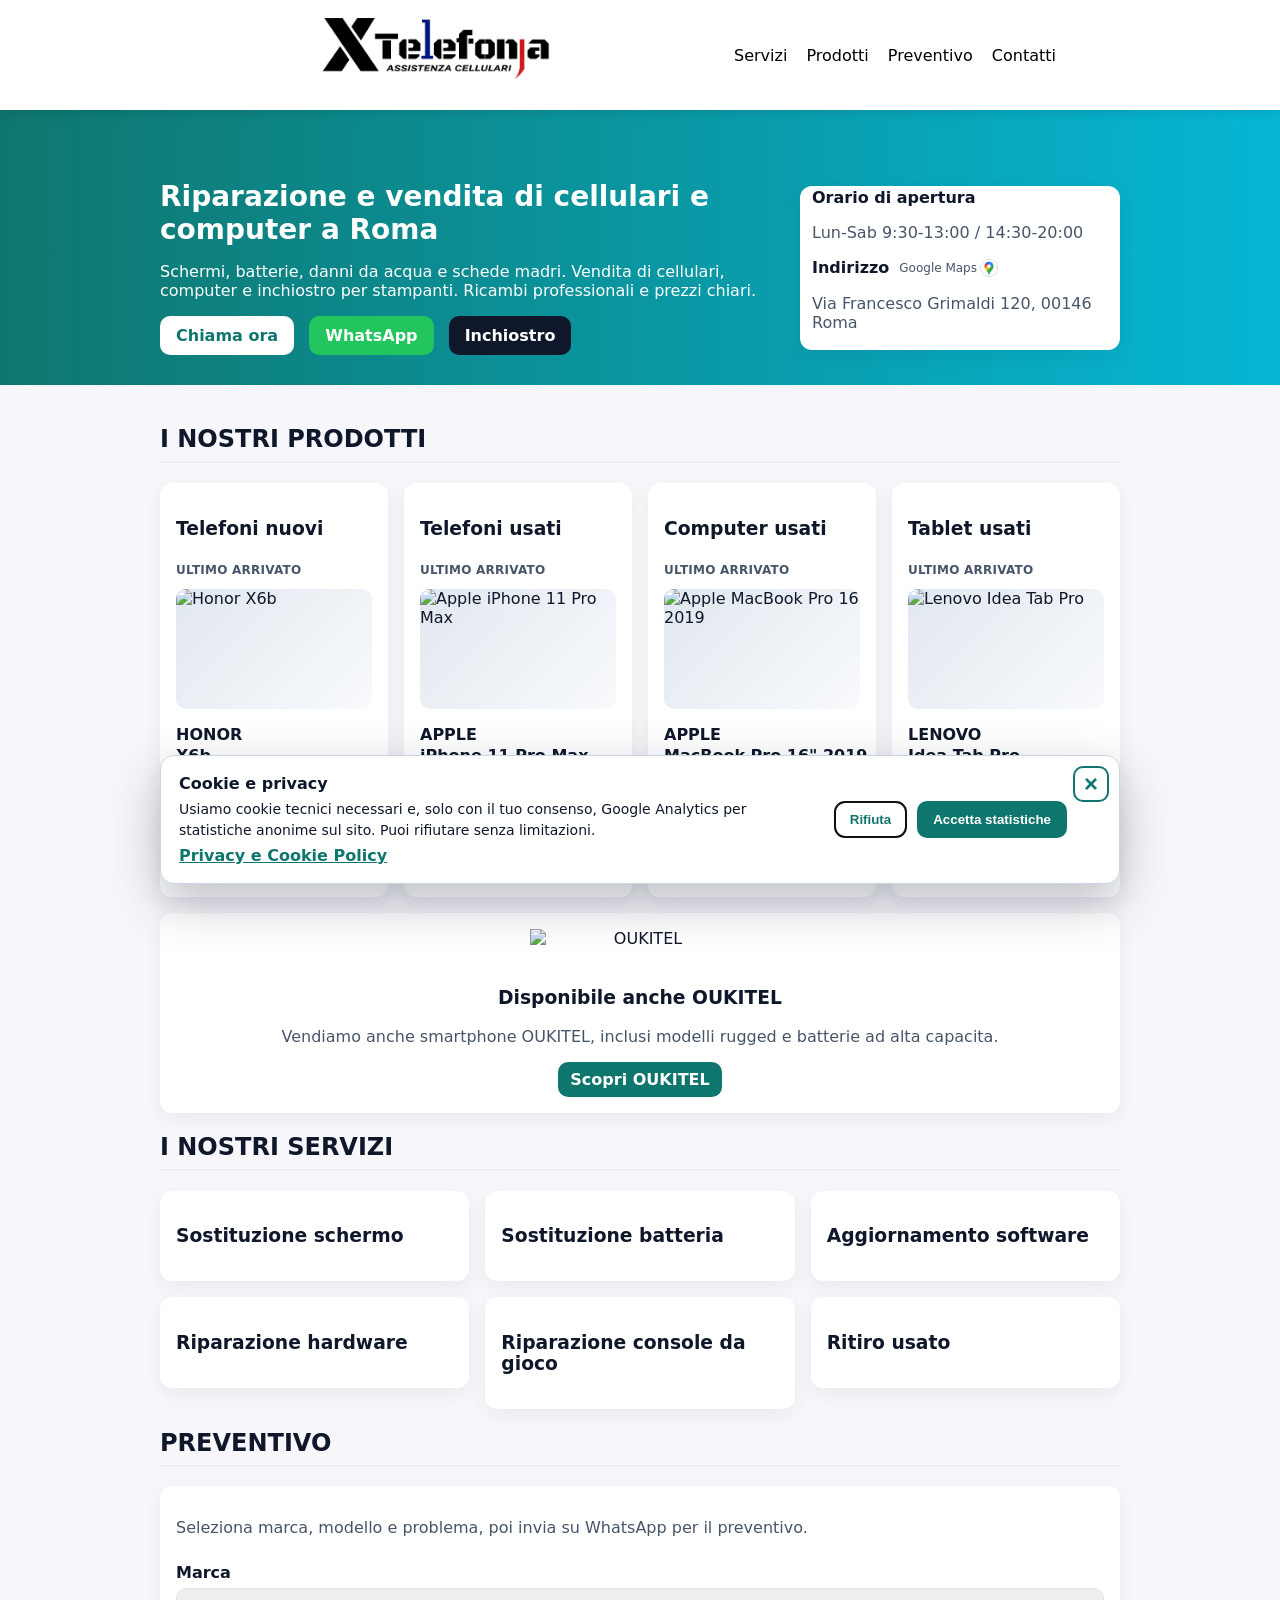
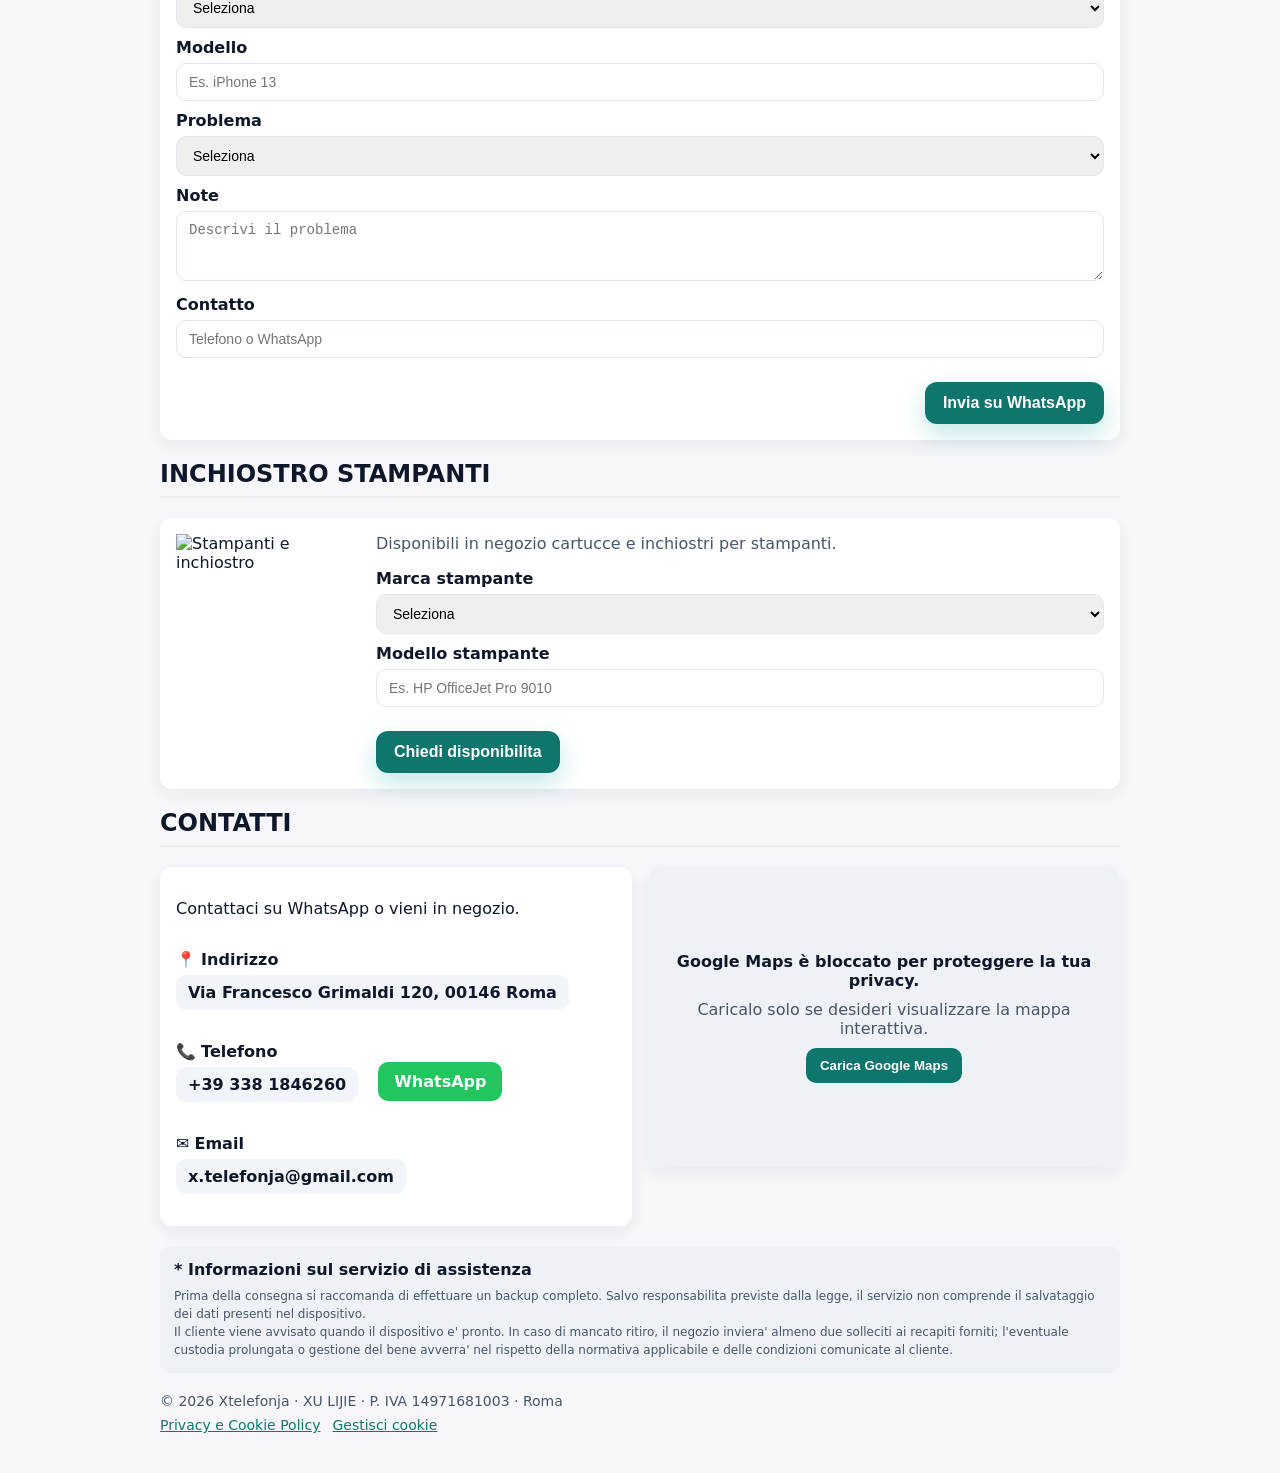
==== commit f9e52ebd: "Aggiunge i dati fiscali dell'attività" ====
--- a/index.html
+++ b/index.html
@@ -20,6 +20,8 @@
     "@context": "https://schema.org",
     "@type": ["LocalBusiness", "MobilePhoneStore"],
     "name": "Xtelefonja",
+    "legalName": "XU LIJIE",
+    "vatID": "IT14971681003",
     "url": "https://xtelefonja.com/",
     "image": "https://xtelefonja.com/images/banner1.jpg",
     "telephone": "+39 338 1846260",
@@ -460,7 +462,7 @@
 </section>
 
 <footer>
-  © <span id="year"></span> Xtelefonja · Roma
+  © <span id="year"></span> Xtelefonja · XU LIJIE · P. IVA 14971681003 · Roma
   <div class="footer-links">
     <a href="privacy-cookie.html">Privacy e Cookie Policy</a>
     <button class="cookie-settings" type="button" data-cookie-settings>Gestisci cookie</button>
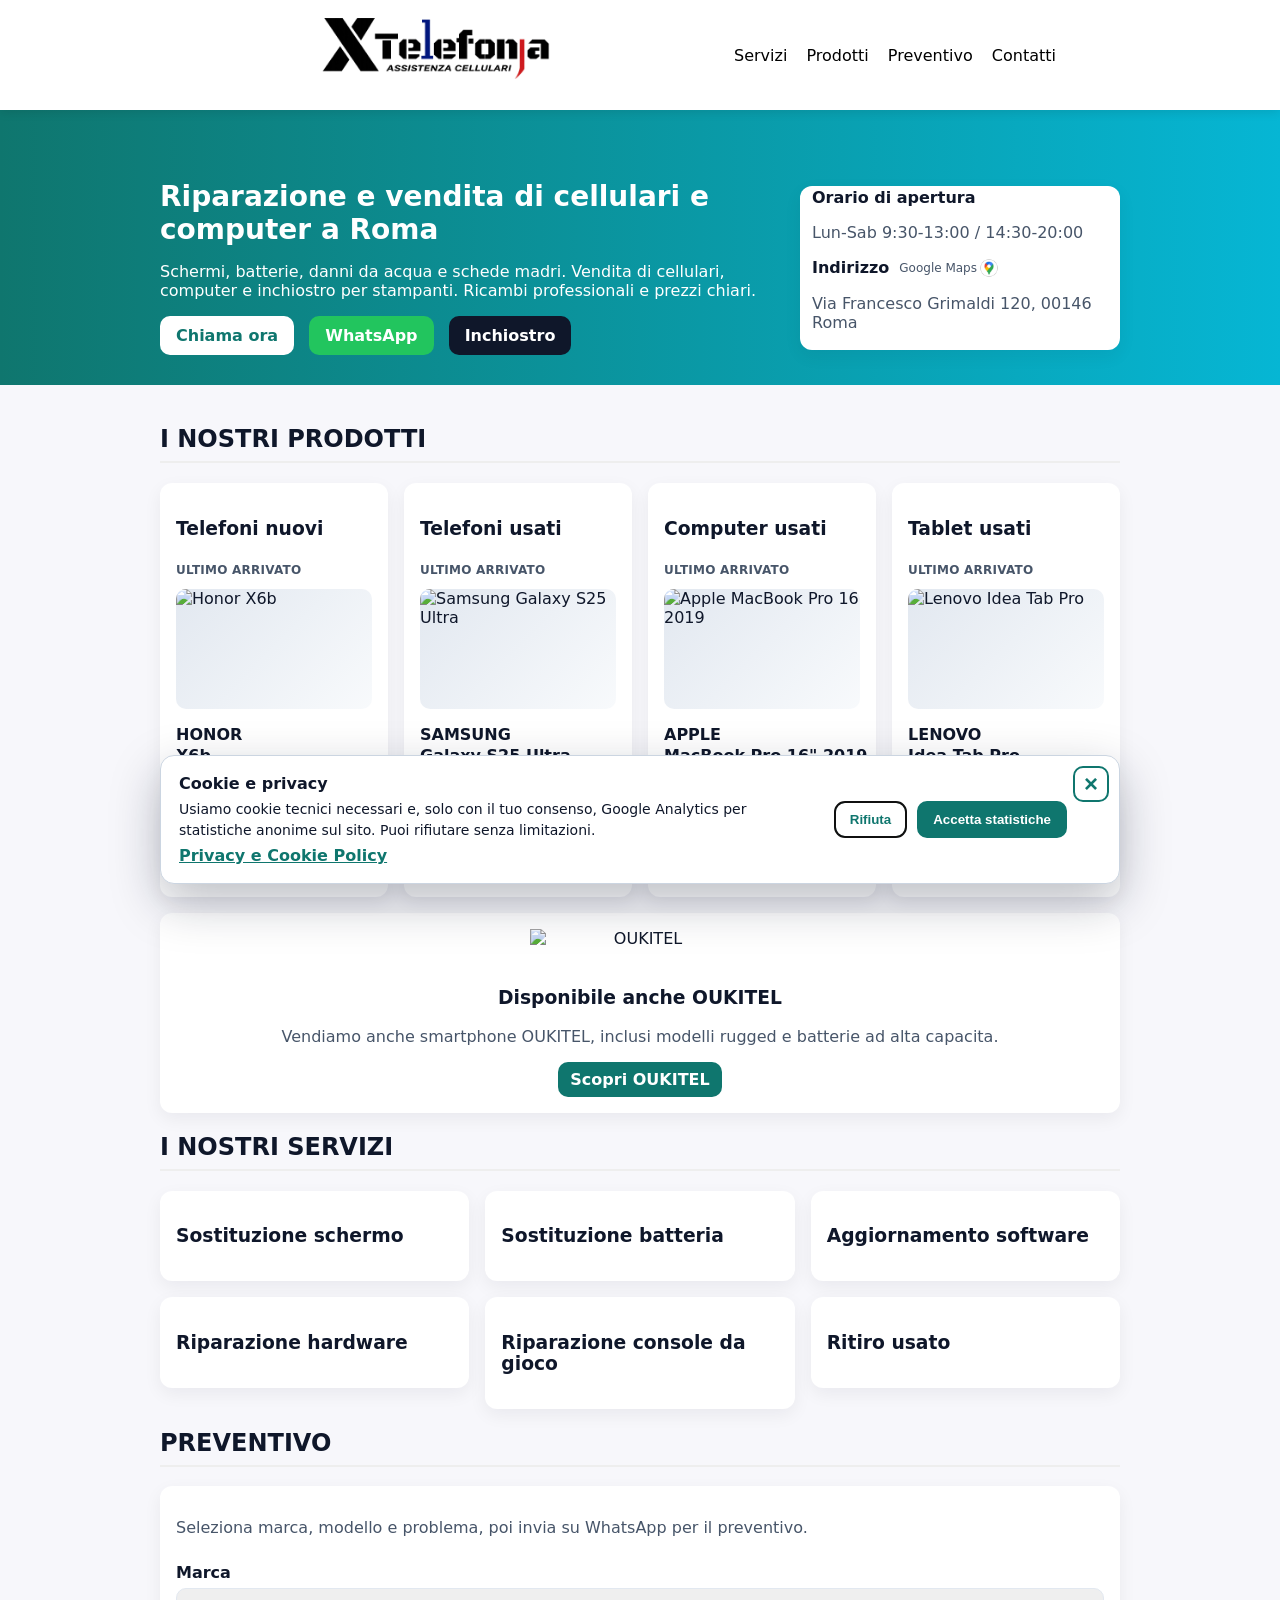
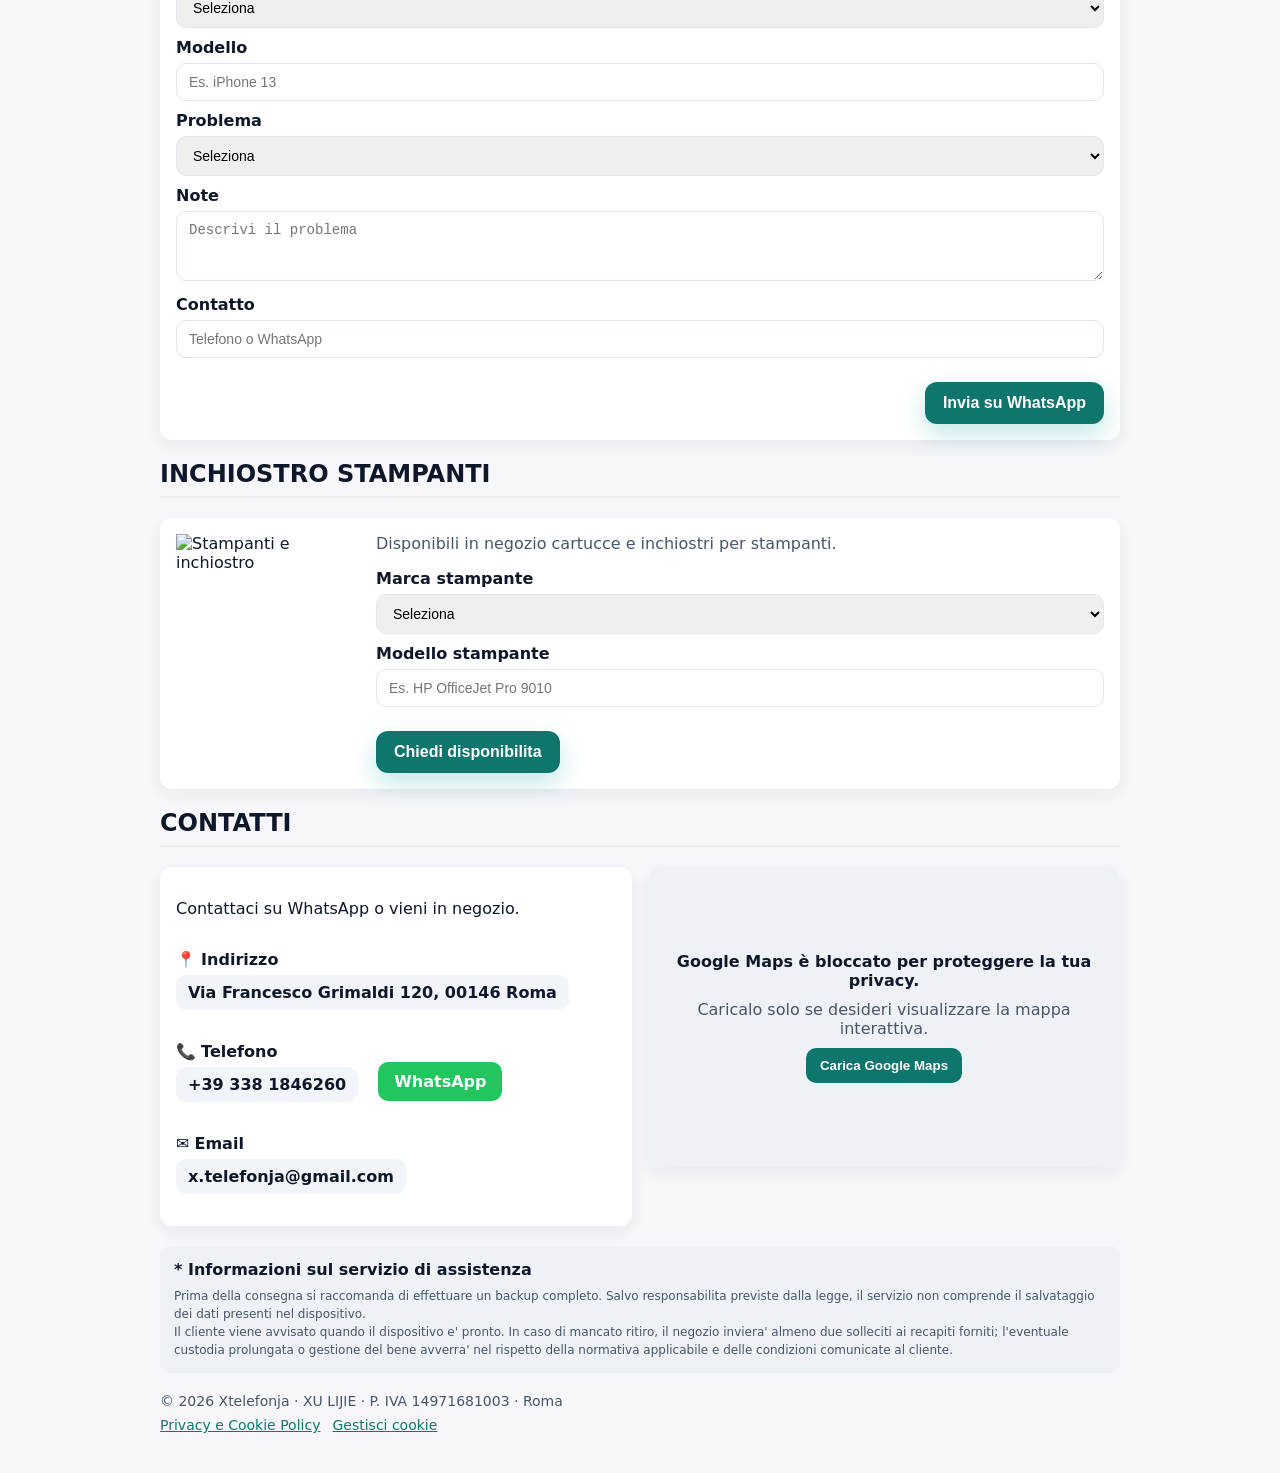
==== commit 0966af1e: "Feature Galaxy S25 Ultra" ====
--- a/index.html
+++ b/index.html
@@ -275,13 +275,13 @@
       <div class="latest-label">Ultimo arrivato</div>
       <div class="latest-preview" data-latest-box="usato">
         <div class="latest-card">
-          <img class="latest-image" src="https://m.media-amazon.com/images/I/8107HPv4kvL._AC_UF1000,1000_QL80_.jpg" alt="Apple iPhone 11 Pro Max" loading="lazy" decoding="async">
-          <h4 class="product-title"><span class="product-brand">Apple</span><span class="product-model">iPhone 11 Pro Max</span></h4>
-          <p class="latest-price">Prezzo: €249.00</p>
+          <img class="latest-image" src="https://store.yohohongkong.com/mkp/gallery/goods/images/a2371756-c8d4-4c86-bfa3-7c48825f9b51_mkp_image.webp" alt="Samsung Galaxy S25 Ultra" loading="lazy" decoding="async">
+          <h4 class="product-title"><span class="product-brand">Samsung</span><span class="product-model">Galaxy S25 Ultra</span></h4>
+          <p class="latest-price">Prezzo: €699.00</p>
           <button type="button" class="desc-toggle" aria-expanded="false">Dettagli +</button>
-          <p class="latest-desc">Memoria: 256GB<br>RAM: 4GB<br>Schermo: 6.5&quot;<br>Camera: 12MP</p>
+          <p class="latest-desc">Memoria: 256GB<br>Condizione: usato grado B</p>
         </div>
-      </div>
+      </div>
       <a class="btn-card" href="prodotti.html#usato">Altri</a>
     </div>
     <div class="card">
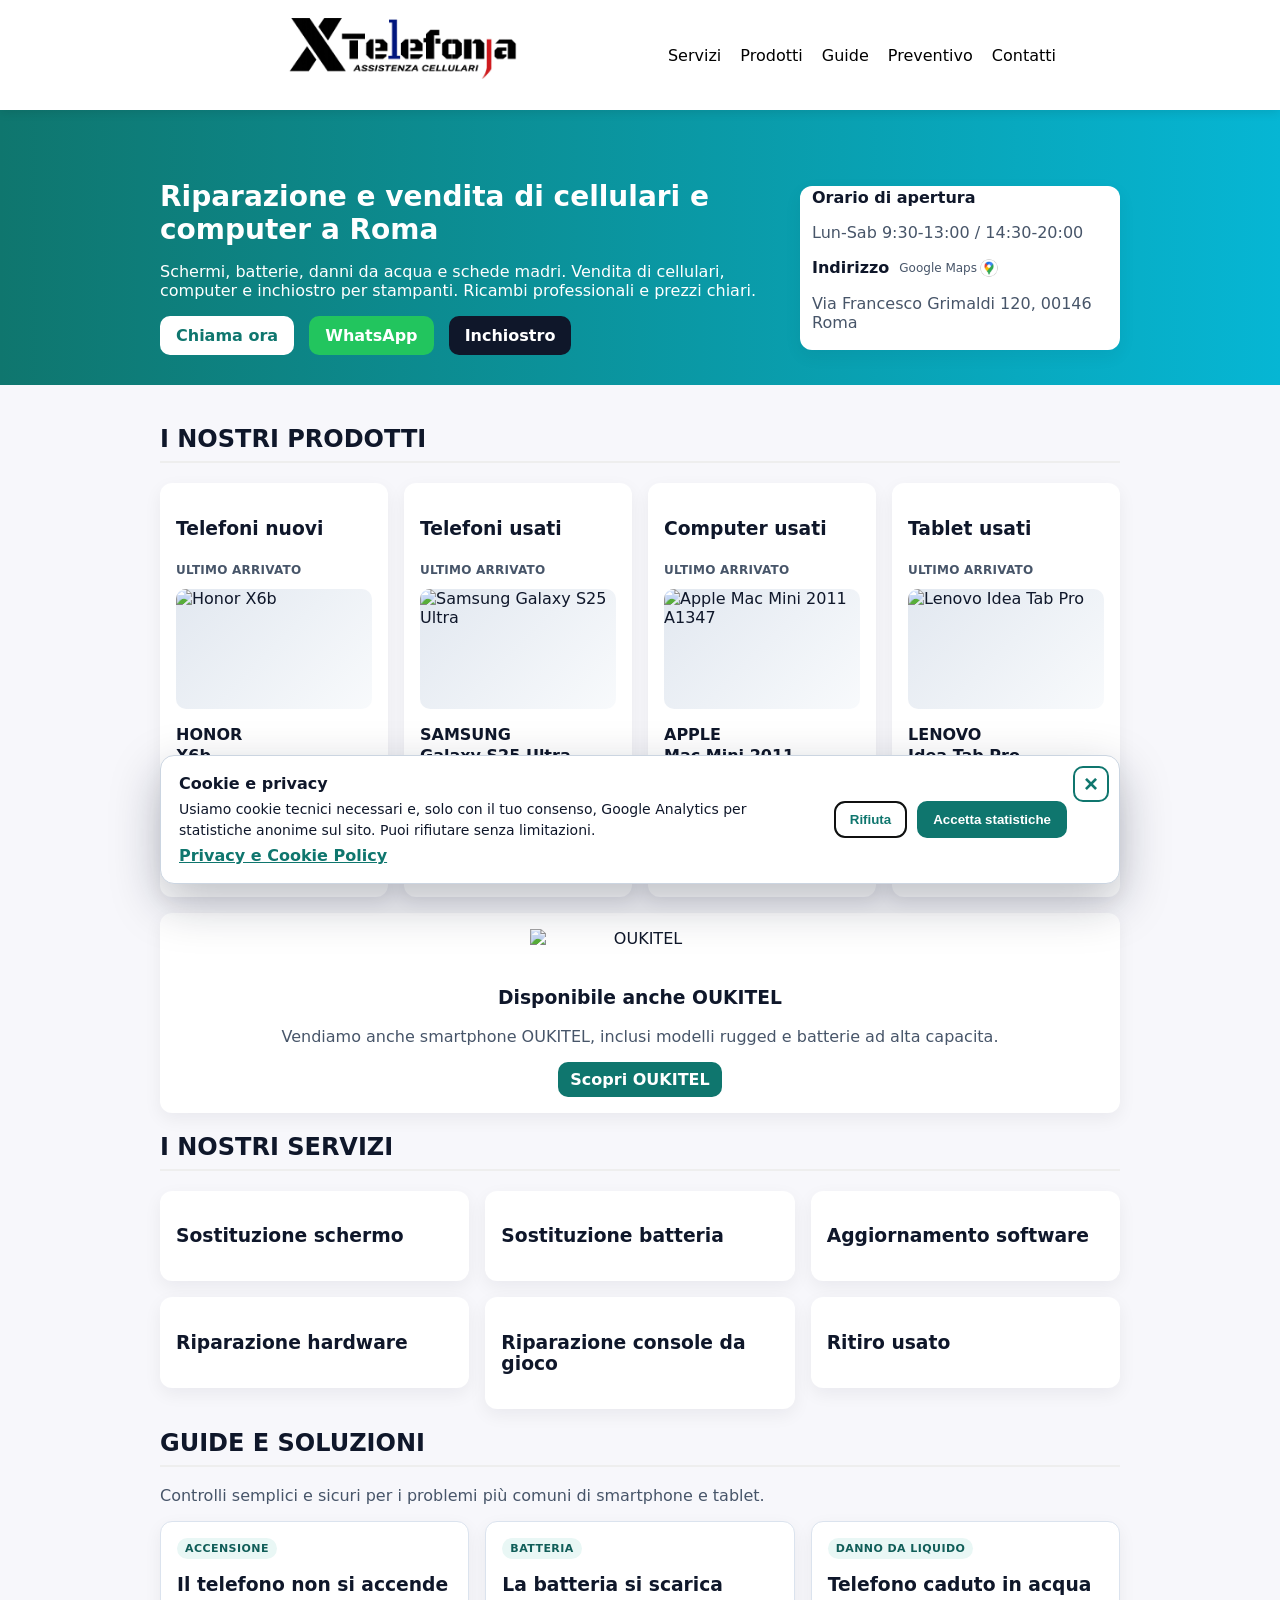
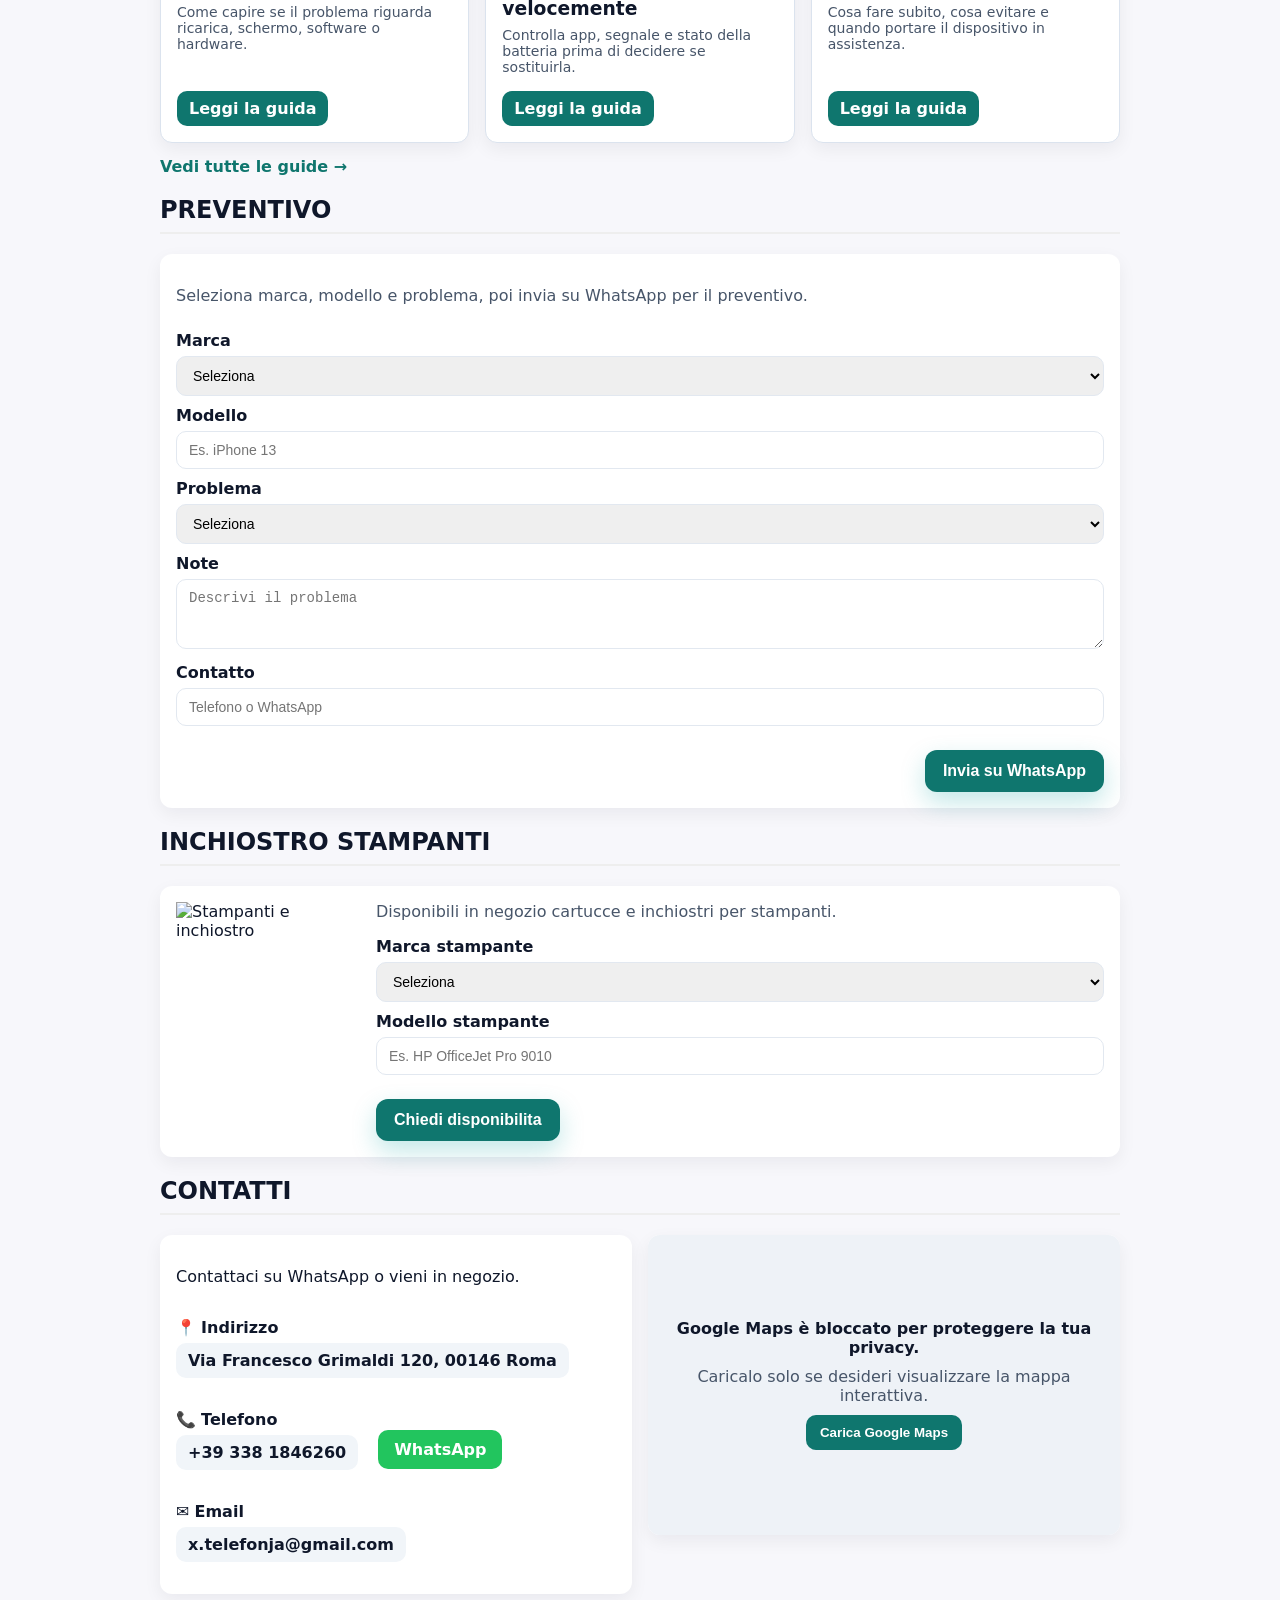
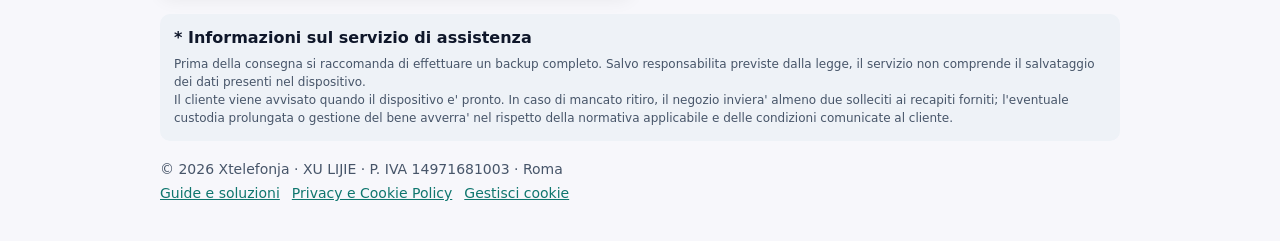
==== commit 8d920469: "Aggiunge area Guide e soluzioni" ====
--- a/index.html
+++ b/index.html
@@ -139,6 +139,12 @@
       color:inherit;
       text-decoration:none;
     }
+    .guide-preview-grid{display:grid;grid-template-columns:repeat(3,minmax(0,1fr));gap:16px}
+    .guide-preview-card{min-height:210px;border:1px solid #dbe3ee}
+    .guide-tag{align-self:flex-start;padding:4px 8px;border-radius:999px;background:#e9f7f5;color:#115e59;font-size:11px;font-weight:800;text-transform:uppercase;letter-spacing:.04em}
+    .guide-preview-card h3{margin:14px 0 7px;line-height:1.25}
+    .guide-preview-card p{margin:0 0 16px;color:var(--muted);font-size:14px}
+    .guide-more{margin-top:14px;display:inline-block;color:var(--accent);font-weight:800;text-decoration:none}
     .contact-card a{color:inherit;text-decoration:none}
     .contact-row{display:flex;align-items:center;gap:8px}
     .phone-row{display:inline-flex;align-items:center;gap:10px;flex-wrap:wrap}
@@ -203,6 +209,7 @@
       .btn,.btn2{display:inline-block;margin:8px 10px 0 0}
       .hero .card{max-width:100%;margin-top:8px}
       .grid{grid-template-columns:1fr}
+      .guide-preview-grid{grid-template-columns:1fr}
       .form-actions{justify-content:stretch}
       .btn-quote{width:100%;text-align:center}
     }
@@ -219,6 +226,7 @@
     <nav>
       <a href="#services">Servizi</a>
       <a href="prodotti.html">Prodotti</a>
+      <a href="guide.html">Guide</a>
       <a href="#quote">Preventivo</a>
       <a href="#contact">Contatti</a>
     </nav>
@@ -275,11 +283,11 @@
       <div class="latest-label">Ultimo arrivato</div>
       <div class="latest-preview" data-latest-box="usato">
         <div class="latest-card">
-          <img class="latest-image" src="https://store.yohohongkong.com/mkp/gallery/goods/images/a2371756-c8d4-4c86-bfa3-7c48825f9b51_mkp_image.webp" alt="Samsung Galaxy S25 Ultra" loading="lazy" decoding="async">
+          <img class="latest-image" src="https://ak-asset.jarir.com/akeneo-prod/asset/f/3/a/5/f3a52f3482c0f4b53bee5027c2cd211fddb971ab_650942.jpg" alt="Samsung Galaxy S25 Ultra" loading="lazy" decoding="async">
           <h4 class="product-title"><span class="product-brand">Samsung</span><span class="product-model">Galaxy S25 Ultra</span></h4>
           <p class="latest-price">Prezzo: €699.00</p>
           <button type="button" class="desc-toggle" aria-expanded="false">Dettagli +</button>
-          <p class="latest-desc">Memoria: 256GB<br>Condizione: usato grado B</p>
+          <p class="latest-desc">Memoria: 256GB<br>RAM: 12GB<br>Schermo: 6.9&quot;<br>Camera: 200MP<br>Batteria: 5000mAh<br>Colore: Nero<br>Condizione: Usato Grado B</p>
         </div>
       </div>
       <a class="btn-card" href="prodotti.html#usato">Altri</a>
@@ -337,6 +345,32 @@
   </div>
 </section>
 
+<section id="guide" style="margin-top:20px">
+  <h2>Guide e soluzioni</h2>
+  <p class="muted">Controlli semplici e sicuri per i problemi più comuni di smartphone e tablet.</p>
+  <div class="guide-preview-grid">
+    <article class="card guide-preview-card">
+      <span class="guide-tag">Accensione</span>
+      <h3>Il telefono non si accende</h3>
+      <p>Come capire se il problema riguarda ricarica, schermo, software o hardware.</p>
+      <a class="btn-card" href="guide/telefono-non-si-accende.html">Leggi la guida</a>
+    </article>
+    <article class="card guide-preview-card">
+      <span class="guide-tag">Batteria</span>
+      <h3>La batteria si scarica velocemente</h3>
+      <p>Controlla app, segnale e stato della batteria prima di decidere se sostituirla.</p>
+      <a class="btn-card" href="guide/batteria-si-scarica-velocemente.html">Leggi la guida</a>
+    </article>
+    <article class="card guide-preview-card">
+      <span class="guide-tag">Danno da liquido</span>
+      <h3>Telefono caduto in acqua</h3>
+      <p>Cosa fare subito, cosa evitare e quando portare il dispositivo in assistenza.</p>
+      <a class="btn-card" href="guide/telefono-caduto-in-acqua.html">Leggi la guida</a>
+    </article>
+  </div>
+  <a class="guide-more" href="guide.html">Vedi tutte le guide →</a>
+</section>
+
 <section id="quote" style="margin-top:20px">
   <h2>Preventivo</h2>
   <div class="card">
@@ -464,6 +498,7 @@
 <footer>
   © <span id="year"></span> Xtelefonja · XU LIJIE · P. IVA 14971681003 · Roma
   <div class="footer-links">
+    <a href="guide.html">Guide e soluzioni</a>
     <a href="privacy-cookie.html">Privacy e Cookie Policy</a>
     <button class="cookie-settings" type="button" data-cookie-settings>Gestisci cookie</button>
   </div>
